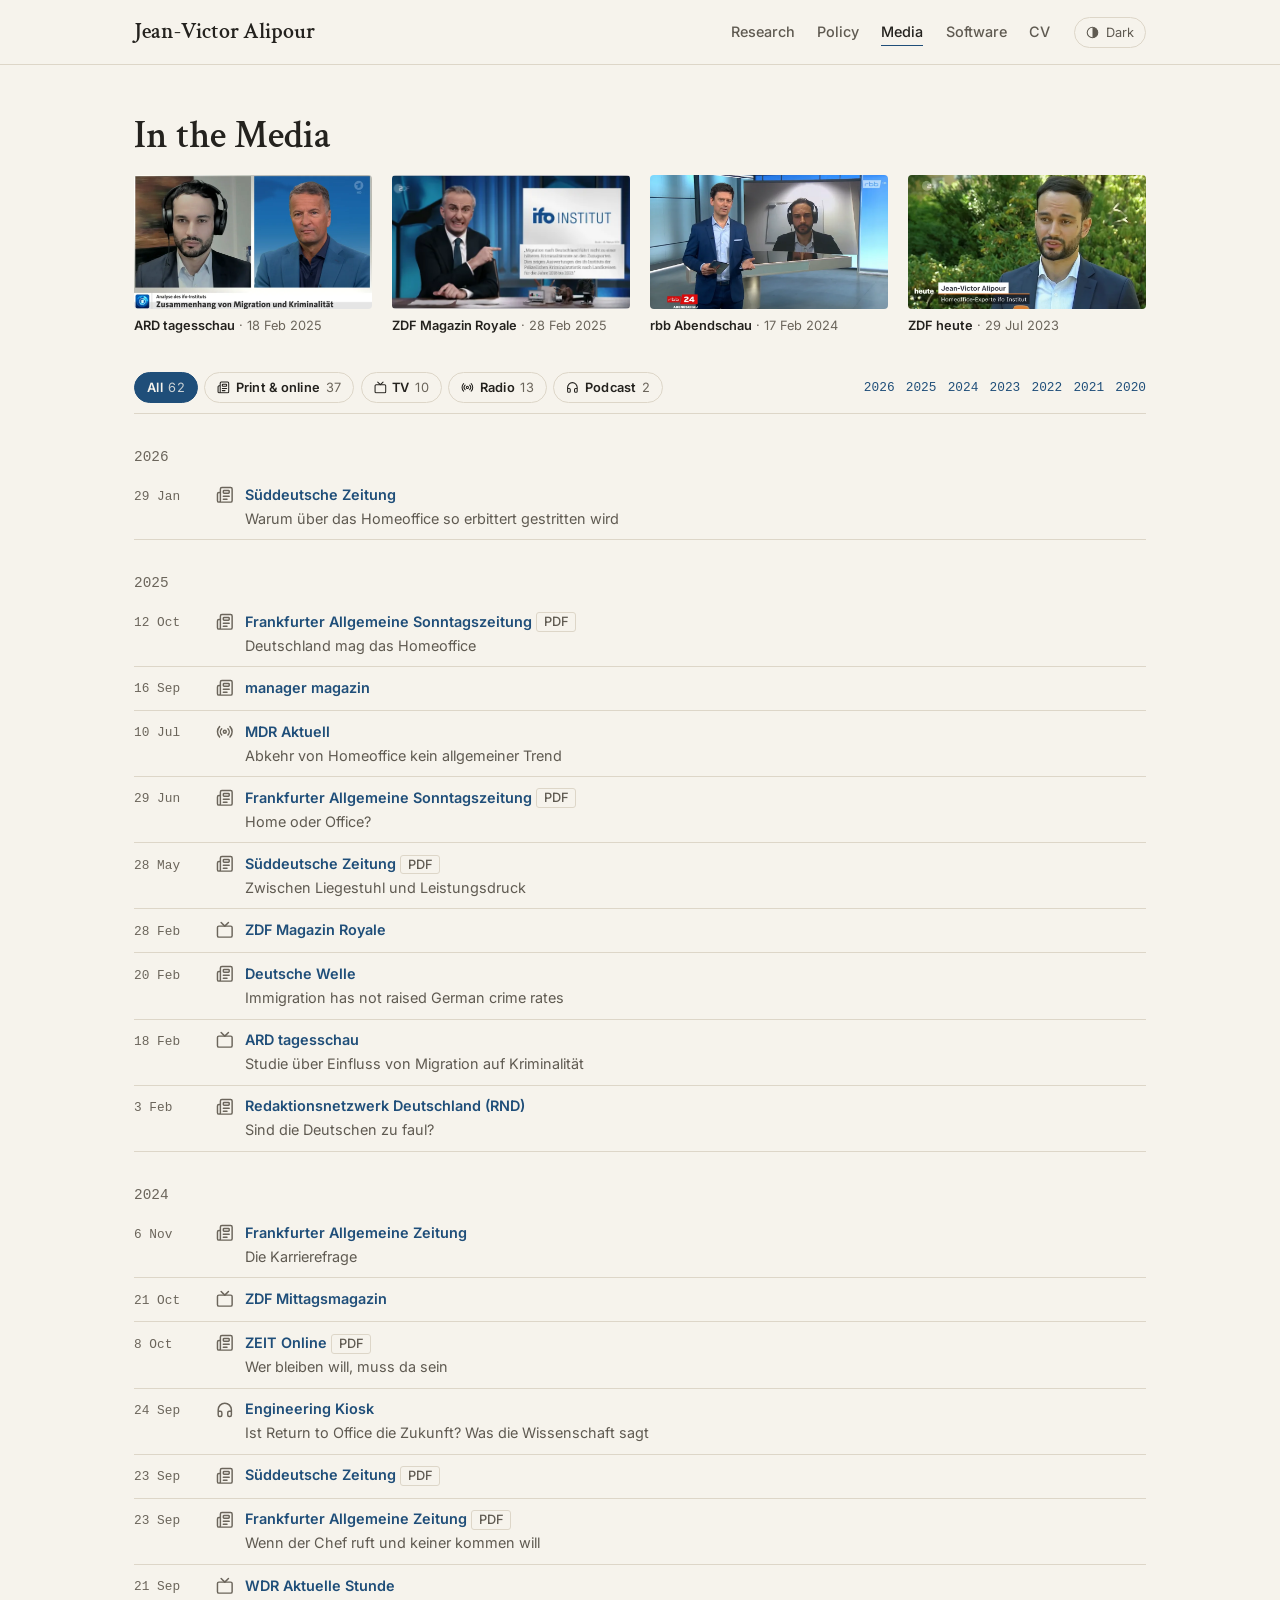
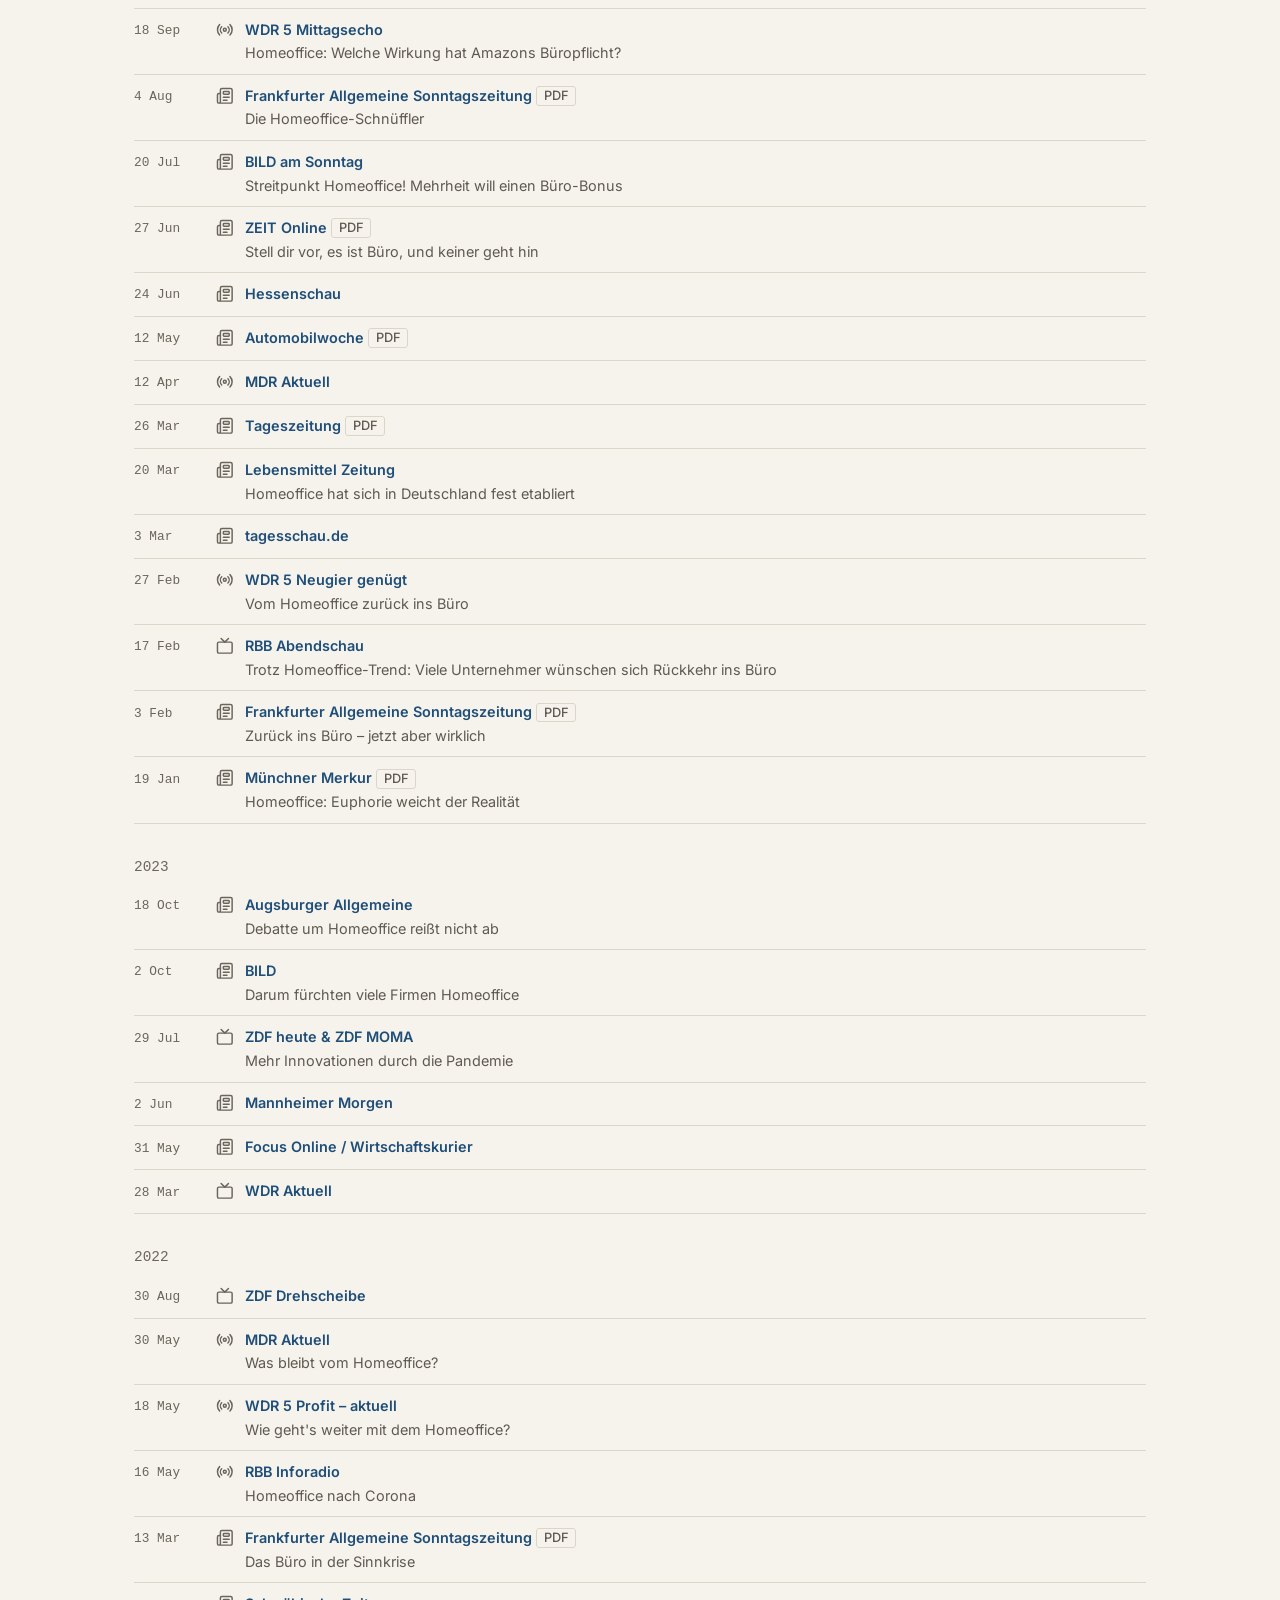
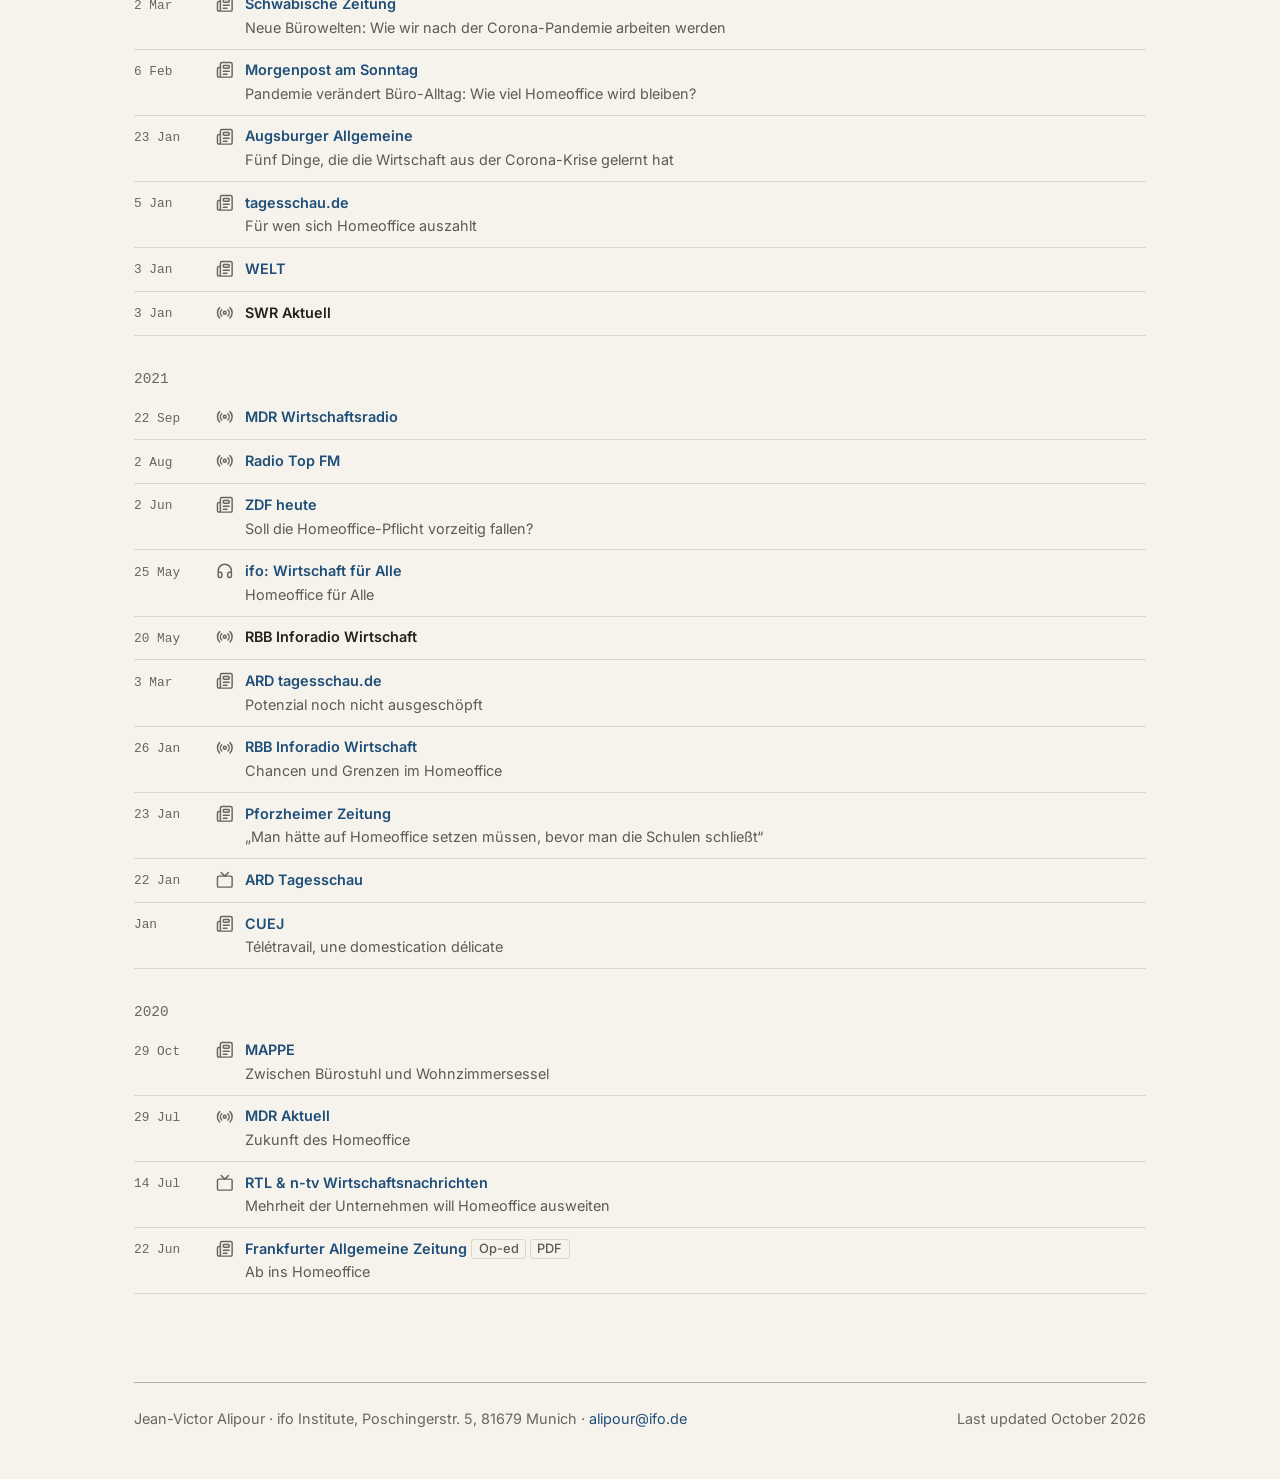
==== media.html @ 6eb46b57 "UX pass: underlined in-text links and titles, no inner news scroller, 44px tap targets, muted Latest" ====
<!DOCTYPE html>
<html lang="en">
<head>
    <meta charset="UTF-8">
    <meta name="viewport" content="width=device-width, initial-scale=1.0">
    <script>try{var t=localStorage.getItem('theme');if(t==='dark'||(!t&&matchMedia('(prefers-color-scheme: dark)').matches))document.documentElement.dataset.theme='dark';}catch(e){}</script>
    <title>Media – Jean-Victor Alipour</title>
    <meta name="description" content="Interviews and media appearances of Jean-Victor Alipour on working from home, the future of work, and migration in ARD, ZDF, FAZ, SZ, ZEIT, and more.">
    <meta name="author" content="Jean-Victor Alipour">
    <link rel="canonical" href="https://jv-alipour.github.io/media.html">
    <meta property="og:type" content="website">
    <meta property="og:site_name" content="Jean-Victor Alipour">
    <meta property="og:title" content="Media – Jean-Victor Alipour">
    <meta property="og:description" content="Interviews and media appearances of Jean-Victor Alipour on working from home, the future of work, and migration in ARD, ZDF, FAZ, SZ, ZEIT, and more.">
    <meta property="og:url" content="https://jv-alipour.github.io/media.html">
    <meta property="og:image" content="https://jv-alipour.github.io/img/og-image.jpg?v=4">
    <meta name="twitter:card" content="summary_large_image">
    <meta name="theme-color" content="#f6f3ec" media="(prefers-color-scheme: light)">
    <meta name="theme-color" content="#191918" media="(prefers-color-scheme: dark)">
    <link rel="icon" href="data:image/svg+xml,%3Csvg xmlns='http://www.w3.org/2000/svg' viewBox='0 0 32 32'%3E%3Crect width='32' height='32' rx='5' fill='%231f4e79'/%3E%3Ctext x='16' y='21.5' font-family='Georgia,serif' font-size='13' fill='white' text-anchor='middle'%3EJVA%3C/text%3E%3C/svg%3E">
    <link rel="preload" href="fonts/inter-variable.woff2" as="font" type="font/woff2" crossorigin>
    <link rel="preload" href="fonts/crimson-text-600.woff2" as="font" type="font/woff2" crossorigin>
    <link rel="stylesheet" href="style.css">
</head>
<body>
    <svg width="0" height="0" style="position:absolute" aria-hidden="true"><symbol id="i-scholar" viewBox="0 0 24 24"><g fill="currentColor"><path d="M5.242 13.769L0 9.5 12 0l12 9.5-5.242 4.269C17.548 11.249 14.978 9.5 12 9.5c-2.977 0-5.548 1.748-6.758 4.269zM12 10a7 7 0 1 0 0 14 7 7 0 0 0 0-14z"/></g></symbol><symbol id="i-bluesky" viewBox="0 0 24 24"><g fill="currentColor"><path d="M5.202 2.857C7.954 4.922 10.913 9.11 12 11.358c1.087-2.247 4.046-6.436 6.798-8.501C20.783 1.366 24 .213 24 3.883c0 .732-.42 6.156-.667 7.037-.856 3.061-3.978 3.842-6.755 3.37 4.854.826 6.089 3.562 3.422 6.299-5.065 5.196-7.28-1.304-7.847-2.97-.104-.305-.152-.448-.153-.327 0-.121-.05.022-.153.327-.568 1.666-2.782 8.166-7.847 2.97-2.667-2.737-1.432-5.473 3.422-6.3-2.777.473-5.899-.308-6.755-3.369C.42 10.04 0 4.615 0 3.883c0-3.67 3.217-2.517 5.202-1.026"/></g></symbol><symbol id="i-x" viewBox="0 0 24 24"><g fill="currentColor"><path d="M14.234 10.162 22.977 0h-2.072l-7.591 8.824L7.251 0H.258l9.168 13.343L.258 24H2.33l8.016-9.318L16.749 24h6.993zm-2.837 3.299-.929-1.329L3.076 1.56h3.182l5.965 8.532.929 1.329 7.754 11.09h-3.182z"/></g></symbol><symbol id="i-github" viewBox="0 0 24 24"><g fill="currentColor"><path d="M12 .297c-6.63 0-12 5.373-12 12 0 5.303 3.438 9.8 8.205 11.385.6.113.82-.258.82-.577 0-.285-.01-1.04-.015-2.04-3.338.724-4.042-1.61-4.042-1.61C4.422 18.07 3.633 17.7 3.633 17.7c-1.087-.744.084-.729.084-.729 1.205.084 1.838 1.236 1.838 1.236 1.07 1.835 2.809 1.305 3.495.998.108-.776.417-1.305.76-1.605-2.665-.3-5.466-1.332-5.466-5.93 0-1.31.465-2.38 1.235-3.22-.135-.303-.54-1.523.105-3.176 0 0 1.005-.322 3.3 1.23.96-.267 1.98-.399 3-.405 1.02.006 2.04.138 3 .405 2.28-1.552 3.285-1.23 3.285-1.23.645 1.653.24 2.873.12 3.176.765.84 1.23 1.91 1.23 3.22 0 4.61-2.805 5.625-5.475 5.92.42.36.81 1.096.81 2.22 0 1.606-.015 2.896-.015 3.286 0 .315.21.69.825.57C20.565 22.092 24 17.592 24 12.297c0-6.627-5.373-12-12-12"/></g></symbol><symbol id="i-tv" viewBox="0 0 24 24"><g fill="none" stroke="currentColor" stroke-width="2" stroke-linecap="round" stroke-linejoin="round"><path d="m17 2-5 5-5-5" /> <rect width="20" height="15" x="2" y="7" rx="2" /></g></symbol><symbol id="i-radio" viewBox="0 0 24 24"><g fill="none" stroke="currentColor" stroke-width="2" stroke-linecap="round" stroke-linejoin="round"><path d="M16.247 7.761a6 6 0 0 1 0 8.478" /> <path d="M19.075 4.933a10 10 0 0 1 0 14.134" /> <path d="M4.925 19.067a10 10 0 0 1 0-14.134" /> <path d="M7.753 16.239a6 6 0 0 1 0-8.478" /> <circle cx="12" cy="12" r="2" /></g></symbol><symbol id="i-print" viewBox="0 0 24 24"><g fill="none" stroke="currentColor" stroke-width="2" stroke-linecap="round" stroke-linejoin="round"><path d="M15 18h-5" /> <path d="M18 14h-8" /> <path d="M4 22h16a2 2 0 0 0 2-2V4a2 2 0 0 0-2-2H8a2 2 0 0 0-2 2v16a2 2 0 0 1-4 0v-9a2 2 0 0 1 2-2h2" /> <rect width="8" height="4" x="10" y="6" rx="1" /></g></symbol><symbol id="i-podcast" viewBox="0 0 24 24"><g fill="none" stroke="currentColor" stroke-width="2" stroke-linecap="round" stroke-linejoin="round"><path d="M3 14h3a2 2 0 0 1 2 2v3a2 2 0 0 1-2 2H5a2 2 0 0 1-2-2v-7a9 9 0 0 1 18 0v7a2 2 0 0 1-2 2h-1a2 2 0 0 1-2-2v-3a2 2 0 0 1 2-2h3" /></g></symbol><symbol id="i-ifo" viewBox="0 0 24 24"><g fill="none" stroke="currentColor" stroke-width="2" stroke-linecap="round" stroke-linejoin="round"><path d="M10 18v-7" /> <path d="M11.119 2.205a2 2 0 0 1 1.762 0l7.84 3.846A.5.5 0 0 1 20.5 7h-17a.5.5 0 0 1-.22-.949z" /> <path d="M14 18v-7" /> <path d="M18 18v-7" /> <path d="M3 22h18" /> <path d="M6 18v-7" /></g></symbol><symbol id="i-mail" viewBox="0 0 24 24"><g fill="none" stroke="currentColor" stroke-width="2" stroke-linecap="round" stroke-linejoin="round"><path d="m22 7-8.991 5.727a2 2 0 0 1-2.009 0L2 7" /> <rect x="2" y="4" width="20" height="16" rx="2" /></g></symbol><symbol id="i-doc" viewBox="0 0 24 24"><g fill="none" stroke="currentColor" stroke-width="2" stroke-linecap="round" stroke-linejoin="round"><path d="M6 22a2 2 0 0 1-2-2V4a2 2 0 0 1 2-2h8a2.4 2.4 0 0 1 1.704.706l3.588 3.588A2.4 2.4 0 0 1 20 8v12a2 2 0 0 1-2 2z" /> <path d="M14 2v5a1 1 0 0 0 1 1h5" /> <path d="M10 9H8" /> <path d="M16 13H8" /> <path d="M16 17H8" /></g></symbol><symbol id="i-pen" viewBox="0 0 24 24"><g fill="none" stroke="currentColor" stroke-width="2" stroke-linecap="round" stroke-linejoin="round"><path d="M13 21h8" /> <path d="M21.174 6.812a1 1 0 0 0-3.986-3.987L3.842 16.174a2 2 0 0 0-.5.83l-1.321 4.352a.5.5 0 0 0 .623.622l4.353-1.32a2 2 0 0 0 .83-.497z" /></g></symbol><symbol id="i-linkedin" viewBox="0 0 24 24"><rect x="2.5" y="2.5" width="19" height="19" rx="3" fill="none" stroke="currentColor" stroke-width="2"/><g fill="currentColor"><circle cx="8" cy="7.6" r="1.4"/><rect x="6.8" y="10" width="2.4" height="7.5"/><path d="M11.2 10h2.3v1.1c.5-.8 1.4-1.3 2.5-1.3 1.9 0 2.8 1.2 2.8 3.3v4.4h-2.4v-4c0-1-.4-1.6-1.2-1.6-.9 0-1.6.6-1.6 1.7v3.9h-2.4z"/></g></symbol></svg>
    <a class="skip" href="#main">Skip to content</a>
    <header class="nav-container">
        <nav class="site-nav" aria-label="Main">
            <a href="index.html" class="logo">Jean-Victor Alipour</a>
            <ul class="nav-links" id="navLinks">
                <li><a href="research.html">Research</a></li>
                <li><a href="policy.html">Policy</a></li>
                <li><a href="media.html" aria-current="page">Media</a></li>
                <li><a href="software.html">Software</a></li>
                <li><a href="cv/cv_alipour.pdf" target="_blank" rel="noopener">CV</a></li>
            </ul>
            <button class="theme-toggle" type="button" aria-label="Switch to dark theme"><svg viewBox="0 0 16 16" aria-hidden="true"><circle cx="8" cy="8" r="6.5" fill="none" stroke="currentColor" stroke-width="1.3"/><path d="M8 1.5a6.5 6.5 0 0 1 0 13z" fill="currentColor"/></svg><span class="theme-label">Dark</span></button>
            <button class="menu-toggle" type="button" onclick="toggleMenu()" aria-label="Menu" aria-controls="navLinks" aria-expanded="false">
                <span></span><span></span><span></span>
            </button>
        </nav>
    </header>

    <main class="main-container" id="main">
        <h1 class="section-title">In the Media</h1>
        <section class="highlights" aria-label="TV highlights"><figure class="shot"><a href="https://www.tagesschau.de/multimedia/video/video-1435286.html" target="_blank" rel="noopener"><img src="img/tv_ard_tagesschau_20250218.webp" alt="Jean-Victor Alipour in a live interview on ARD tagesschau about the ifo analysis of migration and crime" width="960" height="534" loading="lazy"></a><figcaption><b>ARD tagesschau</b> · 18 Feb 2025</figcaption></figure><figure class="shot"><a href="https://www.youtube.com/watch?v=apnde-Dpq8E&amp;t=625s" target="_blank" rel="noopener"><img src="img/tv_zdf_magazin_royale_20250228.webp" alt="ZDF Magazin Royale showing the ifo finding that migration does not raise crime rates" width="584" height="306" loading="lazy"></a><figcaption><b>ZDF Magazin Royale</b> · 28 Feb 2025</figcaption></figure><figure class="shot"><a href="https://www.rbb-online.de/abendschau/videos/20240217_1930/Trotz-Homeoffice-Trend-Viele-Unternehmer-wuenschen-sich-Rueckkehr-ins-Buero.html" target="_blank" rel="noopener"><img src="img/tv_rbb_abendschau_20240217.webp" alt="Jean-Victor Alipour interviewed live on rbb Abendschau" width="960" height="498" loading="lazy"></a><figcaption><b>rbb Abendschau</b> · 17 Feb 2024</figcaption></figure><figure class="shot"><a href="https://www.zdf.de/nachrichten/heute-19-uhr/pandemie-homeoffice-video-100.html" target="_blank" rel="noopener"><img src="img/tv_zdf_heute_20230729.webp" alt="Jean-Victor Alipour interviewed as home-office expert on ZDF heute" width="960" height="515" loading="lazy"></a><figcaption><b>ZDF heute</b> · 29 Jul 2023</figcaption></figure></section>
        <div class="media-tools">
            <div class="filters" role="group" aria-label="Filter by type">
                <button type="button" data-f="all" aria-pressed="true">All <span>62</span></button>
                <button type="button" data-f="print" aria-pressed="false"><svg class="icon" aria-hidden="true" focusable="false"><use href="#i-print"/></svg>Print &amp; online <span>37</span></button>
                <button type="button" data-f="tv" aria-pressed="false"><svg class="icon" aria-hidden="true" focusable="false"><use href="#i-tv"/></svg>TV <span>10</span></button>
                <button type="button" data-f="radio" aria-pressed="false"><svg class="icon" aria-hidden="true" focusable="false"><use href="#i-radio"/></svg>Radio <span>13</span></button>
                <button type="button" data-f="podcast" aria-pressed="false"><svg class="icon" aria-hidden="true" focusable="false"><use href="#i-podcast"/></svg>Podcast <span>2</span></button>
            </div>
            <nav class="year-jump" aria-label="Jump to year"><a href="#y2026">2026</a> <a href="#y2025">2025</a> <a href="#y2024">2024</a> <a href="#y2023">2023</a> <a href="#y2022">2022</a> <a href="#y2021">2021</a> <a href="#y2020">2020</a></nav>
        </div>
        <section class="media-year" aria-labelledby="y2026">
            <h2 id="y2026">2026</h2>
            <ol class="media-list">
                <li data-kind="print" data-outlet="sz"><span class="media-date">29 Jan</span><span class="media-icon" title="Print & online"><svg class="icon" aria-hidden="true" focusable="false"><use href="#i-print"/></svg><span class="visually-hidden">Interview:</span></span><div><a class="media-outlet" href="https://www.sueddeutsche.de/wirtschaft/streit-home-office-stroeer-buero-produktivitaet-li.3376503?reduced=true" target="_blank" rel="noopener">Süddeutsche Zeitung</a> <span class="media-headline">Warum über das Homeoffice so erbittert gestritten wird</span></div></li>
            </ol>
        </section>
        <section class="media-year" aria-labelledby="y2025">
            <h2 id="y2025">2025</h2>
            <ol class="media-list">
                <li data-kind="print" data-outlet="faz"><span class="media-date">12 Oct</span><span class="media-icon" title="Print & online"><svg class="icon" aria-hidden="true" focusable="false"><use href="#i-print"/></svg><span class="visually-hidden">Interview:</span></span><div><a class="media-outlet" href="articles/fas_20251012.pdf" target="_blank" rel="noopener">Frankfurter Allgemeine Sonntagszeitung</a> <span class="pill">PDF</span> <span class="media-headline">Deutschland mag das Homeoffice</span></div></li>
                <li data-kind="print" data-outlet=""><span class="media-date">16 Sep</span><span class="media-icon" title="Print & online"><svg class="icon" aria-hidden="true" focusable="false"><use href="#i-print"/></svg><span class="visually-hidden">Interview:</span></span><div><a class="media-outlet" href="https://www.manager-magazin.de/unternehmen/homeoffice-versus-buero-wo-sind-wir-produktiver-wo-wird-mehr-geschummelt-a-5756ce91-7bcb-4b1b-866c-36026896bdb6" target="_blank" rel="noopener">manager magazin</a></div></li>
                <li data-kind="radio" data-outlet="mdr"><span class="media-date">10 Jul</span><span class="media-icon" title="Radio"><svg class="icon" aria-hidden="true" focusable="false"><use href="#i-radio"/></svg><span class="visually-hidden">Radio interview:</span></span><div><a class="media-outlet" href="https://www.mdr.de/nachrichten/deutschland/panorama/weniger-homeoffice-arbeit-buero-100.html" target="_blank" rel="noopener">MDR Aktuell</a> <span class="media-headline">Abkehr von Homeoffice kein allgemeiner Trend</span></div></li>
                <li data-kind="print" data-outlet="faz"><span class="media-date">29 Jun</span><span class="media-icon" title="Print & online"><svg class="icon" aria-hidden="true" focusable="false"><use href="#i-print"/></svg><span class="visually-hidden">Interview:</span></span><div><a class="media-outlet" href="articles/fas_20250629.pdf" target="_blank" rel="noopener">Frankfurter Allgemeine Sonntagszeitung</a> <span class="pill">PDF</span> <span class="media-headline">Home oder Office?</span></div></li>
                <li data-kind="print" data-outlet="sz"><span class="media-date">28 May</span><span class="media-icon" title="Print & online"><svg class="icon" aria-hidden="true" focusable="false"><use href="#i-print"/></svg><span class="visually-hidden">Interview:</span></span><div><a class="media-outlet" href="articles/sz_20250528.pdf" target="_blank" rel="noopener">Süddeutsche Zeitung</a> <span class="pill">PDF</span> <span class="media-headline">Zwischen Liegestuhl und Leistungsdruck</span></div></li>
                <li data-kind="tv" data-outlet="zdf"><span class="media-date">28 Feb</span><span class="media-icon" title="TV"><svg class="icon" aria-hidden="true" focusable="false"><use href="#i-tv"/></svg><span class="visually-hidden">TV:</span></span><div><a class="media-outlet" href="https://www.youtube.com/watch?v=apnde-Dpq8E&amp;t=625s" target="_blank" rel="noopener">ZDF Magazin Royale</a></div></li>
                <li data-kind="print" data-outlet="dw"><span class="media-date">20 Feb</span><span class="media-icon" title="Print & online"><svg class="icon" aria-hidden="true" focusable="false"><use href="#i-print"/></svg><span class="visually-hidden">Interview:</span></span><div><a class="media-outlet" href="https://www.dw.com/en/immigration-has-not-raised-german-crime-rate/a-71691228" target="_blank" rel="noopener">Deutsche Welle</a> <span class="media-headline">Immigration has not raised German crime rates</span></div></li>
                <li data-kind="tv" data-outlet="tagesschau"><span class="media-date">18 Feb</span><span class="media-icon" title="TV"><svg class="icon" aria-hidden="true" focusable="false"><use href="#i-tv"/></svg><span class="visually-hidden">TV interview:</span></span><div><a class="media-outlet" href="https://www.tagesschau.de/multimedia/video/video-1435286.html" target="_blank" rel="noopener">ARD tagesschau</a> <span class="media-headline">Studie über Einfluss von Migration auf Kriminalität</span></div></li>
                <li data-kind="print" data-outlet=""><span class="media-date">3 Feb</span><span class="media-icon" title="Print & online"><svg class="icon" aria-hidden="true" focusable="false"><use href="#i-print"/></svg><span class="visually-hidden">Interview:</span></span><div><a class="media-outlet" href="https://www.rnd.de/politik/deutsche-arbeiten-weniger-das-bedeutet-aber-nicht-dass-wir-zu-faul-sind-XHR6WDOSY5CF3H7Y3TBRLX3A4M.html" target="_blank" rel="noopener">Redaktionsnetzwerk Deutschland (RND)</a> <span class="media-headline">Sind die Deutschen zu faul?</span></div></li>
            </ol>
        </section>
        <section class="media-year" aria-labelledby="y2024">
            <h2 id="y2024">2024</h2>
            <ol class="media-list">
                <li data-kind="print" data-outlet="faz"><span class="media-date">6 Nov</span><span class="media-icon" title="Print & online"><svg class="icon" aria-hidden="true" focusable="false"><use href="#i-print"/></svg><span class="visually-hidden">Interview:</span></span><div><a class="media-outlet" href="https://www.faz.net/aktuell/karriere-hochschule/buero-co/kostet-mich-zu-viel-homeoffice-meine-karriere-110089140.html" target="_blank" rel="noopener">Frankfurter Allgemeine Zeitung</a> <span class="media-headline">Die Karrierefrage</span></div></li>
                <li data-kind="tv" data-outlet="zdf"><span class="media-date">21 Oct</span><span class="media-icon" title="TV"><svg class="icon" aria-hidden="true" focusable="false"><use href="#i-tv"/></svg><span class="visually-hidden">TV interview:</span></span><div><a class="media-outlet" href="https://www.zdf.de/nachrichten-sendungen/zdf-mittagsmagazin/zdf-mittagsmagazin-vom-21-oktober-2024-100.html" target="_blank" rel="noopener">ZDF Mittagsmagazin</a></div></li>
                <li data-kind="print" data-outlet="zeit"><span class="media-date">8 Oct</span><span class="media-icon" title="Print & online"><svg class="icon" aria-hidden="true" focusable="false"><use href="#i-print"/></svg><span class="visually-hidden">Interview:</span></span><div><a class="media-outlet" href="articles/zeit_20241008.pdf" target="_blank" rel="noopener">ZEIT Online</a> <span class="pill">PDF</span> <span class="media-headline">Wer bleiben will, muss da sein</span></div></li>
                <li data-kind="podcast" data-outlet=""><span class="media-date">24 Sep</span><span class="media-icon" title="Podcast"><svg class="icon" aria-hidden="true" focusable="false"><use href="#i-podcast"/></svg><span class="visually-hidden">Podcast:</span></span><div><a class="media-outlet" href="https://engineeringkiosk.dev/podcast/episode/142-ist-return-to-office-die-zukunft-was-die-wissenschaft-sagt-mit-jean-victor-alipour-vom-ifo/" target="_blank" rel="noopener">Engineering Kiosk</a> <span class="media-headline">Ist Return to Office die Zukunft? Was die Wissenschaft sagt</span></div></li>
                <li data-kind="print" data-outlet="sz"><span class="media-date">23 Sep</span><span class="media-icon" title="Print & online"><svg class="icon" aria-hidden="true" focusable="false"><use href="#i-print"/></svg><span class="visually-hidden">Interview:</span></span><div><a class="media-outlet" href="articles/sz_20240923.pdf" target="_blank" rel="noopener">Süddeutsche Zeitung</a> <span class="pill">PDF</span></div></li>
                <li data-kind="print" data-outlet="faz"><span class="media-date">23 Sep</span><span class="media-icon" title="Print & online"><svg class="icon" aria-hidden="true" focusable="false"><use href="#i-print"/></svg><span class="visually-hidden">Interview:</span></span><div><a class="media-outlet" href="articles/faz_20240923.pdf" target="_blank" rel="noopener">Frankfurter Allgemeine Zeitung</a> <span class="pill">PDF</span> <span class="media-headline">Wenn der Chef ruft und keiner kommen will</span></div></li>
                <li data-kind="tv" data-outlet="wdr"><span class="media-date">21 Sep</span><span class="media-icon" title="TV"><svg class="icon" aria-hidden="true" focusable="false"><use href="#i-tv"/></svg><span class="visually-hidden">TV interview:</span></span><div><a class="media-outlet" href="https://www1.wdr.de/fernsehen/aktuelle-stunde/alle-videos/aktuelle-stunde-clip-aktuelle-stunde--21-09-2024-100.html" target="_blank" rel="noopener">WDR Aktuelle Stunde</a></div></li>
                <li data-kind="radio" data-outlet="wdr"><span class="media-date">18 Sep</span><span class="media-icon" title="Radio"><svg class="icon" aria-hidden="true" focusable="false"><use href="#i-radio"/></svg><span class="visually-hidden">Radio interview:</span></span><div><a class="media-outlet" href="https://www1.wdr.de/mediathek/audio/wdr5/wdr5-mittagsecho/audio-homeoffice-welche-wirkung-hat-amazons-bueropflicht-100.html" target="_blank" rel="noopener">WDR 5 Mittagsecho</a> <span class="media-headline">Homeoffice: Welche Wirkung hat Amazons Büropflicht?</span></div></li>
                <li data-kind="print" data-outlet="faz"><span class="media-date">4 Aug</span><span class="media-icon" title="Print & online"><svg class="icon" aria-hidden="true" focusable="false"><use href="#i-print"/></svg><span class="visually-hidden">Interview:</span></span><div><a class="media-outlet" href="articles/fas_20240804.pdf" target="_blank" rel="noopener">Frankfurter Allgemeine Sonntagszeitung</a> <span class="pill">PDF</span> <span class="media-headline">Die Homeoffice-Schnüffler</span></div></li>
                <li data-kind="print" data-outlet="bild"><span class="media-date">20 Jul</span><span class="media-icon" title="Print & online"><svg class="icon" aria-hidden="true" focusable="false"><use href="#i-print"/></svg><span class="visually-hidden">Interview:</span></span><div><a class="media-outlet" href="https://www.bild.de/politik/inland/homeoffice-debatte-mehrheit-will-einen-buero-bonus-66992210bfbc0307857d3f5c" target="_blank" rel="noopener">BILD am Sonntag</a> <span class="media-headline">Streitpunkt Homeoffice! Mehrheit will einen Büro-Bonus</span></div></li>
                <li data-kind="print" data-outlet="zeit"><span class="media-date">27 Jun</span><span class="media-icon" title="Print & online"><svg class="icon" aria-hidden="true" focusable="false"><use href="#i-print"/></svg><span class="visually-hidden">Interview:</span></span><div><a class="media-outlet" href="articles/zeit_20240627.pdf" target="_blank" rel="noopener">ZEIT Online</a> <span class="pill">PDF</span> <span class="media-headline">Stell dir vor, es ist Büro, und keiner geht hin</span></div></li>
                <li data-kind="print" data-outlet=""><span class="media-date">24 Jun</span><span class="media-icon" title="Print & online"><svg class="icon" aria-hidden="true" focusable="false"><use href="#i-print"/></svg><span class="visually-hidden">Interview:</span></span><div><a class="media-outlet" href="https://www.instagram.com/hessenschau/p/C8mJsZKqVeO/?img_index=1" target="_blank" rel="noopener">Hessenschau</a></div></li>
                <li data-kind="print" data-outlet=""><span class="media-date">12 May</span><span class="media-icon" title="Print & online"><svg class="icon" aria-hidden="true" focusable="false"><use href="#i-print"/></svg><span class="visually-hidden">Interview:</span></span><div><a class="media-outlet" href="articles/automobilwoche_20240512.pdf" target="_blank" rel="noopener">Automobilwoche</a> <span class="pill">PDF</span></div></li>
                <li data-kind="radio" data-outlet="mdr"><span class="media-date">12 Apr</span><span class="media-icon" title="Radio"><svg class="icon" aria-hidden="true" focusable="false"><use href="#i-radio"/></svg><span class="visually-hidden">Radio interview:</span></span><div><a class="media-outlet" href="https://www.mdr.de/nachrichten/deutschland/gesellschaft/homeoffice-produktivitaet-faktoren-vollzeit-teilzeit-100.html" target="_blank" rel="noopener">MDR Aktuell</a></div></li>
                <li data-kind="print" data-outlet=""><span class="media-date">26 Mar</span><span class="media-icon" title="Print & online"><svg class="icon" aria-hidden="true" focusable="false"><use href="#i-print"/></svg><span class="visually-hidden">Interview:</span></span><div><a class="media-outlet" href="articles/tz_20240326.pdf" target="_blank" rel="noopener">Tageszeitung</a> <span class="pill">PDF</span></div></li>
                <li data-kind="print" data-outlet=""><span class="media-date">20 Mar</span><span class="media-icon" title="Print & online"><svg class="icon" aria-hidden="true" focusable="false"><use href="#i-print"/></svg><span class="visually-hidden">Interview:</span></span><div><a class="media-outlet" href="https://www.lebensmittelzeitung.net/handel/nachrichten/interview-mit-ifo-experte-jean-victor-alipour-homeoffice-hat-sich-in-deutschland-fest-etabliert-176480" target="_blank" rel="noopener">Lebensmittel Zeitung</a> <span class="media-headline">Homeoffice hat sich in Deutschland fest etabliert</span></div></li>
                <li data-kind="print" data-outlet="tagesschau"><span class="media-date">3 Mar</span><span class="media-icon" title="Print & online"><svg class="icon" aria-hidden="true" focusable="false"><use href="#i-print"/></svg><span class="visually-hidden">Interview:</span></span><div><a class="media-outlet" href="https://www.tagesschau.de/wirtschaft/arbeitsmarkt/homeoffice-umfrage-ifo-februar-100.html" target="_blank" rel="noopener">tagesschau.de</a></div></li>
                <li data-kind="radio" data-outlet="wdr"><span class="media-date">27 Feb</span><span class="media-icon" title="Radio"><svg class="icon" aria-hidden="true" focusable="false"><use href="#i-radio"/></svg><span class="visually-hidden">Radio interview:</span></span><div><a class="media-outlet" href="https://www1.wdr.de/mediathek/audio/wdr5/wdr5-neugier-genuegt-freiflaeche/audio-vom-homeoffice-zurueck-ins-buero-100.html" target="_blank" rel="noopener">WDR 5 Neugier genügt</a> <span class="media-headline">Vom Homeoffice zurück ins Büro</span></div></li>
                <li data-kind="tv" data-outlet="rbb"><span class="media-date">17 Feb</span><span class="media-icon" title="TV"><svg class="icon" aria-hidden="true" focusable="false"><use href="#i-tv"/></svg><span class="visually-hidden">TV interview:</span></span><div><a class="media-outlet" href="https://www.rbb-online.de/abendschau/videos/20240217_1930/Trotz-Homeoffice-Trend-Viele-Unternehmer-wuenschen-sich-Rueckkehr-ins-Buero.html" target="_blank" rel="noopener">RBB Abendschau</a> <span class="media-headline">Trotz Homeoffice-Trend: Viele Unternehmer wünschen sich Rückkehr ins Büro</span></div></li>
                <li data-kind="print" data-outlet="faz"><span class="media-date">3 Feb</span><span class="media-icon" title="Print & online"><svg class="icon" aria-hidden="true" focusable="false"><use href="#i-print"/></svg><span class="visually-hidden">Interview:</span></span><div><a class="media-outlet" href="articles/fas_20240203.pdf" target="_blank" rel="noopener">Frankfurter Allgemeine Sonntagszeitung</a> <span class="pill">PDF</span> <span class="media-headline">Zurück ins Büro – jetzt aber wirklich</span></div></li>
                <li data-kind="print" data-outlet=""><span class="media-date">19 Jan</span><span class="media-icon" title="Print & online"><svg class="icon" aria-hidden="true" focusable="false"><use href="#i-print"/></svg><span class="visually-hidden">Interview:</span></span><div><a class="media-outlet" href="articles/merkur_20240119.pdf" target="_blank" rel="noopener">Münchner Merkur</a> <span class="pill">PDF</span> <span class="media-headline">Homeoffice: Euphorie weicht der Realität</span></div></li>
            </ol>
        </section>
        <section class="media-year" aria-labelledby="y2023">
            <h2 id="y2023">2023</h2>
            <ol class="media-list">
                <li data-kind="print" data-outlet=""><span class="media-date">18 Oct</span><span class="media-icon" title="Print & online"><svg class="icon" aria-hidden="true" focusable="false"><use href="#i-print"/></svg><span class="visually-hidden">Interview:</span></span><div><a class="media-outlet" href="https://www.augsburger-allgemeine.de/wirtschaft/arbeit-debatte-um-homeoffice-reisst-nicht-ab-muessen-alle-zurueck-in-die-bueros-id68127406.html" target="_blank" rel="noopener">Augsburger Allgemeine</a> <span class="media-headline">Debatte um Homeoffice reißt nicht ab</span></div></li>
                <li data-kind="print" data-outlet="bild"><span class="media-date">2 Oct</span><span class="media-icon" title="Print & online"><svg class="icon" aria-hidden="true" focusable="false"><use href="#i-print"/></svg><span class="visually-hidden">Interview:</span></span><div><a class="media-outlet" href="https://www.bild.de/geld/wirtschaft/politik-inland/oekonom-zum-homeoffice-zoff-kein-homeoffice-ist-auch-keine-losung-85614112.bild.html" target="_blank" rel="noopener">BILD</a> <span class="media-headline">Darum fürchten viele Firmen Homeoffice</span></div></li>
                <li data-kind="tv" data-outlet="zdf"><span class="media-date">29 Jul</span><span class="media-icon" title="TV"><svg class="icon" aria-hidden="true" focusable="false"><use href="#i-tv"/></svg><span class="visually-hidden">TV interview:</span></span><div><a class="media-outlet" href="https://www.zdf.de/nachrichten/heute-19-uhr/pandemie-homeoffice-video-100.html" target="_blank" rel="noopener">ZDF heute &amp; ZDF MOMA</a> <span class="media-headline">Mehr Innovationen durch die Pandemie</span></div></li>
                <li data-kind="print" data-outlet=""><span class="media-date">2 Jun</span><span class="media-icon" title="Print & online"><svg class="icon" aria-hidden="true" focusable="false"><use href="#i-print"/></svg><span class="visually-hidden">Interview:</span></span><div><a class="media-outlet" href="https://www.mannheimer-morgen.de/wirtschaft_artikel,-regionale-wirtschaft-kein-grosses-zurueck-ins-buero-homeoffice-schub-haelt-an-_arid,2090273.html" target="_blank" rel="noopener">Mannheimer Morgen</a></div></li>
                <li data-kind="print" data-outlet=""><span class="media-date">31 May</span><span class="media-icon" title="Print & online"><svg class="icon" aria-hidden="true" focusable="false"><use href="#i-print"/></svg><span class="visually-hidden">Interview:</span></span><div><a class="media-outlet" href="https://www.focus.de/finanzen/news/homeoffice-als-karriere-killer-werden-seltener-befoerdert_id_194928901.html" target="_blank" rel="noopener">Focus Online / Wirtschaftskurier</a></div></li>
                <li data-kind="tv" data-outlet="wdr"><span class="media-date">28 Mar</span><span class="media-icon" title="TV"><svg class="icon" aria-hidden="true" focusable="false"><use href="#i-tv"/></svg><span class="visually-hidden">TV interview:</span></span><div><a class="media-outlet" href="https://mediathek.cesifo-group.de/player/macros/cesifo/mediathek?a&amp;content=7552091&amp;category=3812786180&amp;idx=2&amp;locale=de" target="_blank" rel="noopener">WDR Aktuell</a></div></li>
            </ol>
        </section>
        <section class="media-year" aria-labelledby="y2022">
            <h2 id="y2022">2022</h2>
            <ol class="media-list">
                <li data-kind="tv" data-outlet="zdf"><span class="media-date">30 Aug</span><span class="media-icon" title="TV"><svg class="icon" aria-hidden="true" focusable="false"><use href="#i-tv"/></svg><span class="visually-hidden">TV interview:</span></span><div><a class="media-outlet" href="https://www.zdf.de/nachrichten/drehscheibe/drehscheibe-vom-30-august-2022-100.html" target="_blank" rel="noopener">ZDF Drehscheibe</a></div></li>
                <li data-kind="radio" data-outlet="mdr"><span class="media-date">30 May</span><span class="media-icon" title="Radio"><svg class="icon" aria-hidden="true" focusable="false"><use href="#i-radio"/></svg><span class="visually-hidden">Radio interview:</span></span><div><a class="media-outlet" href="https://www.mdr.de/nachrichten/deutschland/wirtschaft/homeoffice-nach-pandemie-100.html" target="_blank" rel="noopener">MDR Aktuell</a> <span class="media-headline">Was bleibt vom Homeoffice?</span></div></li>
                <li data-kind="radio" data-outlet="wdr"><span class="media-date">18 May</span><span class="media-icon" title="Radio"><svg class="icon" aria-hidden="true" focusable="false"><use href="#i-radio"/></svg><span class="visually-hidden">Radio interview:</span></span><div><a class="media-outlet" href="https://www1.wdr.de/mediathek/audio/wdr5/wdr5-profit-aktuell/audio-wie-gehts-weiter-mit-dem-homeoffice-100.html" target="_blank" rel="noopener">WDR 5 Profit – aktuell</a> <span class="media-headline">Wie geht&#x27;s weiter mit dem Homeoffice?</span></div></li>
                <li data-kind="radio" data-outlet="rbb"><span class="media-date">16 May</span><span class="media-icon" title="Radio"><svg class="icon" aria-hidden="true" focusable="false"><use href="#i-radio"/></svg><span class="visually-hidden">Radio interview:</span></span><div><a class="media-outlet" href="https://www.inforadio.de/rubriken/wirtschaft/beitraege/2022/05/homeoffice-nach-corona-weiter-arbeiten-von-zuhause.html" target="_blank" rel="noopener">RBB Inforadio</a> <span class="media-headline">Homeoffice nach Corona</span></div></li>
                <li data-kind="print" data-outlet="faz"><span class="media-date">13 Mar</span><span class="media-icon" title="Print & online"><svg class="icon" aria-hidden="true" focusable="false"><use href="#i-print"/></svg><span class="visually-hidden">Interview:</span></span><div><a class="media-outlet" href="articles/fas_20220313.pdf" target="_blank" rel="noopener">Frankfurter Allgemeine Sonntagszeitung</a> <span class="pill">PDF</span> <span class="media-headline">Das Büro in der Sinnkrise</span></div></li>
                <li data-kind="print" data-outlet=""><span class="media-date">2 Mar</span><span class="media-icon" title="Print & online"><svg class="icon" aria-hidden="true" focusable="false"><use href="#i-print"/></svg><span class="visually-hidden">Interview:</span></span><div><a class="media-outlet" href="https://www.schwaebische.de/ueberregional/wirtschaft_artikel,-neue-buerowelten-wie-wir-nach-der-corona-pandemie-arbeiten-werden-_arid,11478993.html" target="_blank" rel="noopener">Schwäbische Zeitung</a> <span class="media-headline">Neue Bürowelten: Wie wir nach der Corona-Pandemie arbeiten werden</span></div></li>
                <li data-kind="print" data-outlet=""><span class="media-date">6 Feb</span><span class="media-icon" title="Print & online"><svg class="icon" aria-hidden="true" focusable="false"><use href="#i-print"/></svg><span class="visually-hidden">Interview:</span></span><div><a class="media-outlet" href="https://www.tag24.de/amp/nachrichten/wirtschaft/pandemie-veraendert-buero-alltag-wie-viel-homeoffice-wird-bleiben-2319268" target="_blank" rel="noopener">Morgenpost am Sonntag</a> <span class="media-headline">Pandemie verändert Büro-Alltag: Wie viel Homeoffice wird bleiben?</span></div></li>
                <li data-kind="print" data-outlet=""><span class="media-date">23 Jan</span><span class="media-icon" title="Print & online"><svg class="icon" aria-hidden="true" focusable="false"><use href="#i-print"/></svg><span class="visually-hidden">Interview:</span></span><div><a class="media-outlet" href="https://www.augsburger-allgemeine.de/wirtschaft/titel-thema-fuenf-dinge-die-die-wirtschaft-aus-der-corona-krise-gelernt-hat-id61561701.html" target="_blank" rel="noopener">Augsburger Allgemeine</a> <span class="media-headline">Fünf Dinge, die die Wirtschaft aus der Corona-Krise gelernt hat</span></div></li>
                <li data-kind="print" data-outlet="tagesschau"><span class="media-date">5 Jan</span><span class="media-icon" title="Print & online"><svg class="icon" aria-hidden="true" focusable="false"><use href="#i-print"/></svg><span class="visually-hidden">Interview:</span></span><div><a class="media-outlet" href="https://www.tagesschau.de/wirtschaft/unternehmen/homeoffice-kosten-arbeitgeber-101.html" target="_blank" rel="noopener">tagesschau.de</a> <span class="media-headline">Für wen sich Homeoffice auszahlt</span></div></li>
                <li data-kind="print" data-outlet=""><span class="media-date">3 Jan</span><span class="media-icon" title="Print & online"><svg class="icon" aria-hidden="true" focusable="false"><use href="#i-print"/></svg><span class="visually-hidden">Interview:</span></span><div><a class="media-outlet" href="https://www.welt.de/wirtschaft/article236009496/Sanktionierung-nicht-vorgesehen-So-nutzlos-ist-Homeoffice-Pflicht-wirklich.html" target="_blank" rel="noopener">WELT</a></div></li>
                <li data-kind="radio" data-outlet=""><span class="media-date">3 Jan</span><span class="media-icon" title="Radio"><svg class="icon" aria-hidden="true" focusable="false"><use href="#i-radio"/></svg><span class="visually-hidden">Radio interview:</span></span><div><span class="media-outlet">SWR Aktuell</span></div></li>
            </ol>
        </section>
        <section class="media-year" aria-labelledby="y2021">
            <h2 id="y2021">2021</h2>
            <ol class="media-list">
                <li data-kind="radio" data-outlet="mdr"><span class="media-date">22 Sep</span><span class="media-icon" title="Radio"><svg class="icon" aria-hidden="true" focusable="false"><use href="#i-radio"/></svg><span class="visually-hidden">Radio interview:</span></span><div><a class="media-outlet" href="https://www.mdr.de/nachrichten/deutschland/politik/corona-homeoffice-veraenderungen-arbeitswelt-ausblick-100.html" target="_blank" rel="noopener">MDR Wirtschaftsradio</a></div></li>
                <li data-kind="radio" data-outlet=""><span class="media-date">2 Aug</span><span class="media-icon" title="Radio"><svg class="icon" aria-hidden="true" focusable="false"><use href="#i-radio"/></svg><span class="visually-hidden">Interview:</span></span><div><a class="media-outlet" href="https://www.top-fm.de/alle-wichtigen-infos-im-corona-liveticker-19164/" target="_blank" rel="noopener">Radio Top FM</a></div></li>
                <li data-kind="print" data-outlet="zdf"><span class="media-date">2 Jun</span><span class="media-icon" title="Print & online"><svg class="icon" aria-hidden="true" focusable="false"><use href="#i-print"/></svg><span class="visually-hidden">Interview:</span></span><div><a class="media-outlet" href="https://www.zdf.de/nachrichten/wirtschaft/corona-homeoffice-pflicht-zukunft-100.html" target="_blank" rel="noopener">ZDF heute</a> <span class="media-headline">Soll die Homeoffice-Pflicht vorzeitig fallen?</span></div></li>
                <li data-kind="podcast" data-outlet=""><span class="media-date">25 May</span><span class="media-icon" title="Podcast"><svg class="icon" aria-hidden="true" focusable="false"><use href="#i-podcast"/></svg><span class="visually-hidden">Podcast:</span></span><div><a class="media-outlet" href="https://www.youtube.com/watch?v=miMmkUxVzH8" target="_blank" rel="noopener">ifo: Wirtschaft für Alle</a> <span class="media-headline">Homeoffice für Alle</span></div></li>
                <li data-kind="radio" data-outlet="rbb"><span class="media-date">20 May</span><span class="media-icon" title="Radio"><svg class="icon" aria-hidden="true" focusable="false"><use href="#i-radio"/></svg><span class="visually-hidden">Radio interview:</span></span><div><span class="media-outlet">RBB Inforadio Wirtschaft</span></div></li>
                <li data-kind="print" data-outlet="tagesschau"><span class="media-date">3 Mar</span><span class="media-icon" title="Print & online"><svg class="icon" aria-hidden="true" focusable="false"><use href="#i-print"/></svg><span class="visually-hidden">Interview:</span></span><div><a class="media-outlet" href="https://www.tagesschau.de/wirtschaft/verbraucher/home-office-pflicht-arbeitnehmer-ifo-101.html" target="_blank" rel="noopener">ARD tagesschau.de</a> <span class="media-headline">Potenzial noch nicht ausgeschöpft</span></div></li>
                <li data-kind="radio" data-outlet="rbb"><span class="media-date">26 Jan</span><span class="media-icon" title="Radio"><svg class="icon" aria-hidden="true" focusable="false"><use href="#i-radio"/></svg><span class="visually-hidden">Radio interview:</span></span><div><a class="media-outlet" href="https://www.inforadio.de/programm/schema/sendungen/wirtschaft_aktuell/202101/26/516572.html" target="_blank" rel="noopener">RBB Inforadio Wirtschaft</a> <span class="media-headline">Chancen und Grenzen im Homeoffice</span></div></li>
                <li data-kind="print" data-outlet=""><span class="media-date">23 Jan</span><span class="media-icon" title="Print & online"><svg class="icon" aria-hidden="true" focusable="false"><use href="#i-print"/></svg><span class="visually-hidden">Interview:</span></span><div><a class="media-outlet" href="https://www.pz-news.de/wirtschaft_artikel,-Wissenschaftler-Jean-Victor-Alipour-meint-Man-haette-auf-Homeoffice-setzen-muessen-bevor-man-die-Sc-_arid,1526757.html" target="_blank" rel="noopener">Pforzheimer Zeitung</a> <span class="media-headline">„Man hätte auf Homeoffice setzen müssen, bevor man die Schulen schließt“</span></div></li>
                <li data-kind="tv" data-outlet="tagesschau"><span class="media-date">22 Jan</span><span class="media-icon" title="TV"><svg class="icon" aria-hidden="true" focusable="false"><use href="#i-tv"/></svg><span class="visually-hidden">TV:</span></span><div><a class="media-outlet" href="https://www.youtube.com/watch?v=0Xm01_vxWLM" target="_blank" rel="noopener">ARD Tagesschau</a></div></li>
                <li data-kind="print" data-outlet=""><span class="media-date">Jan</span><span class="media-icon" title="Print & online"><svg class="icon" aria-hidden="true" focusable="false"><use href="#i-print"/></svg><span class="visually-hidden">Interview:</span></span><div><a class="media-outlet" href="http://cuej.info/mini-sites/relance/therapies-numeriques/teletravail-une-domestication-delicate" target="_blank" rel="noopener">CUEJ</a> <span class="media-headline">Télétravail, une domestication délicate</span></div></li>
            </ol>
        </section>
        <section class="media-year" aria-labelledby="y2020">
            <h2 id="y2020">2020</h2>
            <ol class="media-list">
                <li data-kind="print" data-outlet=""><span class="media-date">29 Oct</span><span class="media-icon" title="Print & online"><svg class="icon" aria-hidden="true" focusable="false"><use href="#i-print"/></svg><span class="visually-hidden">Interview:</span></span><div><a class="media-outlet" href="https://www.mappe.de/news/2465-zwischen-buerostuhl-und-wohnzimmersessel" target="_blank" rel="noopener">MAPPE</a> <span class="media-headline">Zwischen Bürostuhl und Wohnzimmersessel</span></div></li>
                <li data-kind="radio" data-outlet="mdr"><span class="media-date">29 Jul</span><span class="media-icon" title="Radio"><svg class="icon" aria-hidden="true" focusable="false"><use href="#i-radio"/></svg><span class="visually-hidden">Radio interview:</span></span><div><a class="media-outlet" href="https://www.mdr.de/nachrichten/panorama/homeoffice-dauerhaft-gewerkschaft-kritik-100.html" target="_blank" rel="noopener">MDR Aktuell</a> <span class="media-headline">Zukunft des Homeoffice</span></div></li>
                <li data-kind="tv" data-outlet=""><span class="media-date">14 Jul</span><span class="media-icon" title="TV"><svg class="icon" aria-hidden="true" focusable="false"><use href="#i-tv"/></svg><span class="visually-hidden">TV interview:</span></span><div><a class="media-outlet" href="https://www.rtl.de/cms/ifo-studie-mehrheit-der-firmen-wollen-mehr-homeoffice-ermoeglichen-auch-nach-corona-4577767.html" target="_blank" rel="noopener">RTL &amp; n-tv Wirtschaftsnachrichten</a> <span class="media-headline">Mehrheit der Unternehmen will Homeoffice ausweiten</span></div></li>
                <li data-kind="print" data-outlet="faz"><span class="media-date">22 Jun</span><span class="media-icon" title="Print & online"><svg class="icon" aria-hidden="true" focusable="false"><use href="#i-print"/></svg><span class="visually-hidden">Op-ed:</span></span><div><a class="media-outlet" href="articles/faz_20200622.pdf" target="_blank" rel="noopener">Frankfurter Allgemeine Zeitung</a> <span class="pill">Op-ed</span> <span class="pill">PDF</span> <span class="media-headline">Ab ins Homeoffice</span></div></li>
            </ol>
        </section>
        <p class="media-empty" hidden>No items match this filter.</p>
    </main>

    <footer class="site-footer">
        <div class="site-footer-inner">
            <p>Jean-Victor Alipour · ifo Institute, Poschingerstr. 5, 81679 Munich · <a href="mailto:alipour@ifo.de">alipour@ifo.de</a></p>
            <p>Last updated October 2026</p>
        </div>
    </footer>

    <script src="script.js"></script>
</body>
</html>
---- style.css ----
/* ==========================================================================
   Jean-Victor Alipour — personal site
   ========================================================================== */

/* Self-hosted fonts (SIL Open Font License) */
@font-face {
    font-family: 'Crimson Text';
    font-style: normal;
    font-weight: 400;
    font-display: swap;
    src: url('fonts/crimson-text-400.woff2') format('woff2');
}
@font-face {
    font-family: 'Crimson Text';
    font-style: italic;
    font-weight: 400;
    font-display: swap;
    src: url('fonts/crimson-text-400-italic.woff2') format('woff2');
}
@font-face {
    font-family: 'Crimson Text';
    font-style: normal;
    font-weight: 600;
    font-display: swap;
    src: url('fonts/crimson-text-600.woff2') format('woff2');
}
@font-face {
    font-family: 'Inter';
    font-style: normal;
    font-weight: 400 600;
    font-display: swap;
    src: url('fonts/inter-variable.woff2') format('woff2');
}

:root {
    --bg: #f6f3ec;
    --surface: #ece7dc;
    --text: #24221e;
    --muted: #5f5a51;
    --faint: #6b655b;
    --line: #ddd6c8;
    --rule: #b9b1a2;
    --accent: #1f4e79;
    --accent-soft: rgba(31, 78, 121, 0.08);
    --serif: 'Crimson Text', Georgia, 'Times New Roman', serif;
    --sans: 'Inter', system-ui, -apple-system, 'Segoe UI', sans-serif;
    --mono: ui-monospace, 'Cascadia Mono', Consolas, 'SF Mono', Menlo, monospace;
    color-scheme: light;
}

:root[data-theme="dark"] {
    --bg: #191918;
    --surface: #232321;
    --text: #eee9df;
    --muted: #bdb8ad;
    --faint: #8f8a80;
    --line: #393934;
    --rule: #57554e;
    --accent: #8fb8e0;
    --accent-soft: rgba(143, 184, 224, 0.14);
    color-scheme: dark;
}

*, *::before, *::after { box-sizing: border-box; }

html { scroll-behavior: smooth; }

body {
    margin: 0;
    background: var(--bg);
    color: var(--text);
    font-family: var(--sans);
    font-size: 15.5px;
    line-height: 1.65;
    -webkit-font-smoothing: antialiased;
}

a {
    color: var(--accent);
    text-decoration: none;
    text-underline-offset: 3px;
}
a:hover { text-decoration: underline; }
/* in-text links: visible underline so they do not rely on colour alone (WCAG 1.4.1) */
.bio a, .news-item p a, .paper-meta a, .page-intro a, .section-note a {
    text-decoration: underline;
    text-decoration-color: color-mix(in srgb, currentColor 40%, transparent);
    text-underline-offset: 3px;
}
.bio a:hover, .news-item p a:hover, .paper-meta a:hover, .page-intro a:hover, .section-note a:hover { text-decoration-color: currentColor; }

button { font: inherit; }

:focus-visible {
    outline: 2px solid var(--accent);
    outline-offset: 2px;
}

.visually-hidden {
    position: absolute !important;
    width: 1px;
    height: 1px;
    overflow: hidden;
    clip: rect(0 0 0 0);
    white-space: nowrap;
}

.skip {
    position: absolute;
    left: -999px;
    top: 0;
}
.skip:focus {
    left: 1rem;
    top: 1rem;
    z-index: 20;
    background: var(--bg);
    border: 1px solid var(--accent);
    padding: 0.4rem 0.8rem;
}

/* --------------------------------------------------------------------------
   Navigation
   -------------------------------------------------------------------------- */

.nav-container {
    position: sticky;
    top: 0;
    z-index: 10;
    background: var(--bg);
    border-bottom: 1px solid var(--line);
}

nav.site-nav {
    position: relative;
    max-width: 1060px;
    margin: 0 auto;
    padding: 0.9rem 1.5rem;
    display: flex;
    align-items: center;
    gap: 1.5rem;
}

.logo {
    font-family: var(--serif);
    font-size: 1.35rem;
    font-weight: 600;
    color: var(--text);
    margin-right: auto;
    white-space: nowrap;
}
.logo:hover { text-decoration: none; color: var(--accent); }

.nav-links {
    list-style: none;
    margin: 0;
    padding: 0;
    display: flex;
    gap: 1.4rem;
}

.nav-links a {
    position: relative;
    color: var(--muted);
    font-size: 0.9rem;
    font-weight: 500;
    padding: 0.2rem 0;
}
.nav-links a:hover,
.nav-links a[aria-current="page"] { color: var(--text); text-decoration: none; }

.nav-links a::after {
    content: "";
    position: absolute;
    left: 0;
    right: 0;
    bottom: -2px;
    height: 1px;
    background: var(--accent);
    transform: scaleX(0);
    transition: transform 0.2s ease;
}
.nav-links a:hover::after,
.nav-links a[aria-current="page"]::after { transform: scaleX(1); }

.theme-toggle {
    display: inline-flex;
    align-items: center;
    gap: 0.4rem;
    background: none;
    border: 1px solid var(--line);
    border-radius: 999px;
    color: var(--muted);
    font-size: 0.8rem;
    padding: 0.25rem 0.7rem;
    cursor: pointer;
}
.theme-toggle:hover { color: var(--text); border-color: var(--rule); }
.theme-toggle svg { width: 13px; height: 13px; }

.menu-toggle {
    display: none;
    flex-direction: column;
    gap: 4px;
    background: none;
    border: 0;
    padding: 6px;
    cursor: pointer;
}
.menu-toggle span {
    display: block;
    width: 20px;
    height: 2px;
    background: var(--text);
}

/* --------------------------------------------------------------------------
   Layout
   -------------------------------------------------------------------------- */

.main-container {
    max-width: 1060px;
    margin: 0 auto;
    padding: 3rem 1.5rem 0;
}

.section-title {
    font-family: var(--serif);
    font-size: 2rem;
    font-weight: 600;
    line-height: 1.2;
    margin: 0 0 1.5rem;
    padding-bottom: 0.5rem;
    border-bottom: 1px solid var(--rule);
    scroll-margin-top: 5rem;
}
.section-title:not(:first-child) { margin-top: 3.5rem; }
h1.section-title { border-bottom: 0; padding-bottom: 0; font-size: 2.4rem; margin-bottom: 1rem; }

.section-note {
    color: var(--muted);
    font-size: 0.9rem;
    margin: -1rem 0 1rem;
}

.page-intro {
    color: var(--muted);
    max-width: 680px;
    margin: -0.5rem 0 2rem;
}

/* --------------------------------------------------------------------------
   Hero
   -------------------------------------------------------------------------- */

.hero {
    display: grid;
    grid-template-columns: 260px 1fr;
    gap: 3rem;
    align-items: start;
    margin-bottom: 3rem;
}

.profile-img {
    width: 100%;
    height: auto;
    aspect-ratio: 3 / 4;
    object-fit: cover;
    border-radius: 4px;
    background: var(--surface);
    display: block;
}

.profile-fallback {
    width: 100%;
    aspect-ratio: 3 / 4;
    border-radius: 4px;
    background: var(--surface);
    color: var(--faint);
    font-family: var(--serif);
    font-size: 4rem;
    display: flex;
    align-items: center;
    justify-content: center;
}

.mini-cv {
    list-style: none;
    margin: 1.25rem 0 0;
    padding: 0;
    font-size: 0.8rem;
    line-height: 1.45;
    color: var(--muted);
}
.mini-cv li {
    display: grid;
    grid-template-columns: 3.1rem 1fr;
    gap: 0.5rem;
    padding: 0.4rem 0;
    border-top: 1px solid var(--line);
}
.mini-cv li:last-child { border-bottom: 1px solid var(--line); }
.mini-cv-year { font-family: var(--mono); color: var(--faint); }

.content-section h1 {
    font-family: var(--serif);
    font-size: clamp(2.2rem, 4vw, 2.9rem);
    font-weight: 600;
    line-height: 1.1;
    margin: 0 0 1.2rem;
}

.aff-rows {
    border-top: 1px solid var(--line);
    margin-bottom: 1.2rem;
}

.aff {
    display: flex;
    flex-wrap: wrap;
    gap: 0.25rem 1rem;
    justify-content: space-between;
    padding: 0.55rem 0;
    border-bottom: 1px solid var(--line);
    font-size: 0.9rem;
}
.aff b { font-weight: 600; }
.aff > span { color: var(--muted); }


.cta {
    display: flex;
    flex-wrap: wrap;
    gap: 0.5rem;
    margin: 0 0 1.5rem;
}
.btn {
    display: inline-block;
    border: 1px solid var(--accent);
    border-radius: 3px;
    padding: 0.3rem 0.85rem;
    font-size: 0.9rem;
    font-weight: 500;
}
.btn:hover { background: var(--accent-soft); text-decoration: none; }
.btn-primary { background: var(--accent); color: var(--bg); }
.btn-primary:hover { background: var(--accent); color: var(--bg); opacity: 0.9; }

.keywords {
    font-size: 0.9rem;
    color: var(--faint);
    margin: 0 0 1rem;
}

.bio p { margin: 0 0 1rem; }
.bio strong { font-weight: 600; color: var(--text); }

.news {
    margin-top: 2.25rem;
    padding: 1.1rem 1.3rem 0.4rem;
    background: var(--surface);
    border-radius: 6px;
    border: 1px solid var(--line);
}
.news-top {
    display: flex;
    align-items: center;
    justify-content: space-between;
    margin-bottom: 0.8rem;
}
.news-head {
    font-family: var(--serif);
    font-size: 1.35rem;
    font-weight: 600;
    margin: 0;
}
.news-tag {
    font-size: 0.8rem;
    font-weight: 600;
    letter-spacing: 0.06em;
    text-transform: uppercase;
    color: var(--faint);
}
.news-list {
    list-style: none;
    margin: 0;
    padding: 0 0 0 1.4rem;
    position: relative;
}
.news-list::before {                     /* timeline rail */
    content: "";
    position: absolute;
    left: 0.35rem;
    top: 0.45rem;
    bottom: 1rem;
    width: 2px;
    background: var(--line);
    border-radius: 1px;
}
.news-item {
    position: relative;
    padding: 0 0 1rem;
}
.news-item::before {                     /* timeline dot */
    content: "";
    position: absolute;
    left: -1.4rem;
    top: 0.3rem;
    width: 0.8rem;
    height: 0.8rem;
    border-radius: 50%;
    background: var(--bg);
    border: 2px solid var(--rule);
    box-sizing: border-box;
}
.news-item.is-new::before {
    background: var(--accent);
    border-color: var(--accent);
    box-shadow: 0 0 0 4px var(--accent-soft);
    animation: news-pulse 2.4s ease-out 3;
}
@keyframes news-pulse {
    0% { box-shadow: 0 0 0 0 var(--accent-soft); }
    70% { box-shadow: 0 0 0 9px rgba(0, 0, 0, 0); }
    100% { box-shadow: 0 0 0 4px var(--accent-soft); }
}
.news-date {
    display: inline-block;
    font-family: var(--mono);
    font-size: 0.8rem;
    color: var(--faint);
    margin-bottom: 0.2rem;
}
.news-item.is-new .news-date { color: var(--accent); font-weight: 600; }
.news-item p { margin: 0; font-size: 0.9rem; line-height: 1.6; }
.news-item strong { font-weight: 600; color: var(--text); }
.news-item p a { font-weight: 500; }

/* show the newest ~3 items; older ones are reached by scrolling and fade with age */
.news-scroll {
    max-height: 21rem;
    overflow-y: auto;
    overscroll-behavior: contain;
    scrollbar-width: thin;
    scrollbar-color: var(--rule) transparent;
    margin-right: -0.6rem;
    padding-right: 0.6rem;
}
.news-scroll:not(:has(.news-item:nth-child(5))) { max-height: none; overflow: visible; margin-right: 0; padding-right: 0; }
.news-scroll.has-more {
    -webkit-mask-image: linear-gradient(to bottom, #000 calc(100% - 3.5rem), transparent);
    mask-image: linear-gradient(to bottom, #000 calc(100% - 3.5rem), transparent);
}
.news-scroll.has-prev {
    -webkit-mask-image: linear-gradient(to bottom, transparent, #000 2.5rem);
    mask-image: linear-gradient(to bottom, transparent, #000 2.5rem);
}
.news-scroll.has-prev.has-more {
    -webkit-mask-image: linear-gradient(to bottom, transparent, #000 2.5rem, #000 calc(100% - 3.5rem), transparent);
    mask-image: linear-gradient(to bottom, transparent, #000 2.5rem, #000 calc(100% - 3.5rem), transparent);
}
.news-item { transition: opacity 0.2s ease; }
.news-item:nth-child(3) { opacity: 0.85; }
.news-item:nth-child(4) { opacity: 0.7; }
.news-item:nth-child(n+5) { opacity: 0.55; }
.news-item:hover,
.news-item:focus-within { opacity: 1; }

/* --------------------------------------------------------------------------
   Section index
   -------------------------------------------------------------------------- */

.section-index {
    display: flex;
    flex-wrap: wrap;
    gap: 0.5rem 2rem;
    padding: 1rem 0;
    margin-bottom: 1rem;
    border-top: 1px solid var(--line);
    border-bottom: 1px solid var(--line);
}
.section-index a {
    color: var(--text);
    font-size: 0.9rem;
    font-weight: 500;
}
.section-index span {
    font-family: var(--mono);
    font-size: 0.8rem;
    color: var(--faint);
    margin-right: 0.5rem;
}

/* --------------------------------------------------------------------------
   Papers
   -------------------------------------------------------------------------- */

.paper-item {
    padding: 1.3rem 0;
    border-bottom: 1px solid var(--line);
}
.paper-item:last-child { border-bottom: 0; }

.paper-title {
    font-family: var(--serif);
    font-size: 1.3rem;
    font-weight: 600;
    line-height: 1.3;
    margin: 0 0 0.3rem;
}
.paper-title a, a.entry-title { color: var(--text); text-decoration: underline; text-decoration-color: var(--line); text-decoration-thickness: 1px; text-underline-offset: 4px; }
.paper-title a:hover, a.entry-title:hover { color: var(--accent); text-decoration-color: currentColor; }

.paper-authors {
    color: var(--muted);
    font-size: 0.9rem;
}
.paper-authors a { color: var(--muted); text-decoration: underline; text-decoration-color: var(--rule); }
.paper-authors a:hover { color: var(--accent); text-decoration-color: currentColor; }

.paper-venue {
    font-size: 0.9rem;
    margin-top: 0.15rem;
}

.paper-state {
    margin-top: 0.35rem;
    font-size: 0.9rem;
}

.paper-status {
    display: inline-block;
    font-size: 0.8rem;
    font-weight: 500;
    color: var(--accent);
    background: var(--accent-soft);
    border-radius: 3px;
    padding: 0.08rem 0.5rem;
    margin-right: 0.35rem;
}

.status-journal {
    font-size: 0.9rem;
    font-style: italic;
    color: var(--muted);
}

.paper-links {
    display: flex;
    flex-wrap: wrap;
    align-items: center;
    gap: 0.4rem 0.9rem;
    margin-top: 0.6rem;
    font-size: 0.9rem;
}

.paper-meta {
    font-size: 0.9rem;
    color: var(--muted);
    margin-top: 0.5rem;
}
.meta-label { color: var(--faint); }

.abstract-toggle {
    background: none;
    border: 1px solid var(--line);
    border-radius: 3px;
    color: var(--muted);
    font-size: 0.8rem;
    padding: 0.1rem 0.6rem;
    cursor: pointer;
}
.abstract-toggle::after { content: " ▾"; }
.abstract-toggle[aria-expanded="true"]::after { content: " ▴"; }
.abstract-toggle:hover { color: var(--text); border-color: var(--rule); }
.abstract-toggle[aria-expanded="true"] { color: var(--accent); border-color: var(--accent); }

.paper-abstract {
    margin-top: 0.8rem;
    padding: 0.9rem 1.1rem;
    background: var(--surface);
    border-left: 2px solid var(--accent);
    font-size: 0.9rem;
    line-height: 1.7;
    color: var(--muted);
}

.paper-bibtex {
    margin: 0.8rem 0 0;
    padding: 0.9rem 1.1rem;
    background: var(--surface);
    border-left: 2px solid var(--rule);
    font-family: var(--mono);
    font-size: 0.8rem;
    line-height: 1.55;
    color: var(--muted);
    overflow-x: auto;
    white-space: pre;
}

/* --------------------------------------------------------------------------
   Lists (policy, software)
   -------------------------------------------------------------------------- */

.entry-list {
    list-style: none;
    margin: 0;
    padding: 0;
}
.entry-list li {
    padding: 0.8rem 0;
    border-bottom: 1px solid var(--line);
}
.entry-list li:last-child { border-bottom: 0; }

.entry-title {
    font-weight: 500;
    color: var(--text);
}
a.entry-title:hover { color: var(--accent); }

.entry-meta {
    display: block;
    color: var(--muted);
    font-size: 0.9rem;
}

.software-name {
    font-family: var(--mono);
    font-weight: 500;
}

/* --------------------------------------------------------------------------
   Media page
   -------------------------------------------------------------------------- */

.outlets {
    font-size: 0.9rem;
    color: var(--muted);
    padding: 0.9rem 1.1rem;
    background: var(--surface);
    border-radius: 4px;
    margin: 0 0 1.5rem;
}
.outlets b { color: var(--text); font-weight: 600; }

.media-tools {
    position: sticky;
    top: 3.6rem;
    z-index: 5;
    background: var(--bg);
    padding: 0.6rem 0;
    border-bottom: 1px solid var(--line);
    display: flex;
    flex-wrap: wrap;
    justify-content: space-between;
    gap: 0.5rem 1.5rem;
}

.filters {
    display: flex;
    flex-wrap: wrap;
    gap: 0.4rem;
}
.filters button {
    background: none;
    border: 1px solid var(--line);
    border-radius: 999px;
    color: var(--muted);
    font-size: 0.8rem;
    padding: 0.15rem 0.75rem;
    cursor: pointer;
}
.filters button:hover { border-color: var(--rule); color: var(--text); }
.filters button[aria-pressed="true"] {
    background: var(--accent);
    border-color: var(--accent);
    color: var(--bg);
}

.year-jump {
    display: flex;
    flex-wrap: wrap;
    gap: 0.2rem 0.7rem;
    font-family: var(--mono);
    font-size: 0.8rem;
    align-items: center;
}

.media-year h2 {
    font-family: var(--mono);
    font-size: 0.9rem;
    font-weight: 500;
    color: var(--faint);
    margin: 2rem 0 0.3rem;
    scroll-margin-top: 7.5rem;
}

.media-list {
    list-style: none;
    margin: 0;
    padding: 0;
}
.media-list li {
    display: grid;
    grid-template-columns: 4.5rem 1.25rem 1fr;
    gap: 0.6rem;
    padding: 0.55rem 0;
    border-bottom: 1px solid var(--line);
    font-size: 0.9rem;
}
.media-date {
    font-family: var(--mono);
    font-size: 0.8rem;
    color: var(--faint);
    padding-top: 0.15rem;
}
.media-outlet { font-weight: 600; }
span.media-outlet { color: var(--text); }
.media-headline { display: block; color: var(--muted); }
.media-icon { color: var(--faint); padding-top: 0.1rem; }
.media-icon .icon { width: 1.1rem; height: 1.1rem; }

.media-empty { color: var(--muted); padding: 1rem 0; }

/* --------------------------------------------------------------------------
   TV screenshots
   -------------------------------------------------------------------------- */

.shot {
    margin: 0;
}
.shot img {
    display: block;
    width: 100%;
    height: auto;
    aspect-ratio: 16 / 9;
    object-fit: cover;
    border-radius: 4px;
    background: var(--surface);
}
.shot a:hover img { outline: 2px solid var(--accent); outline-offset: 2px; }
.shot figcaption {
    margin-top: 0.45rem;
    font-size: 0.8rem;
    line-height: 1.4;
    color: var(--faint);
}
.shot figcaption b { color: var(--text); font-weight: 600; }
.shot figcaption span { display: block; color: var(--muted); }

.highlights {
    display: grid;
    grid-template-columns: repeat(auto-fit, minmax(210px, 1fr));
    gap: 1.25rem;
    margin: 0 0 1.75rem;
}

.shot-row {
    display: grid;
    grid-template-columns: repeat(auto-fit, minmax(200px, 260px));
    gap: 1rem;
    margin-top: 0.8rem;
}

.paper-item.has-figure,
.entry-list li.has-figure {
    display: grid;
    grid-template-columns: minmax(0, 1fr) 240px;
    gap: 0.5rem 2rem;
    align-items: start;
}
.shot-side { margin: 0.2rem 0 0; }
.shot-below { max-width: 260px; margin: 0.8rem 0 0; }
.shot-side img { aspect-ratio: auto; object-fit: contain; }

.entry-meta .outlet { color: var(--text); font-weight: 600; }
.entry-meta a.coauthor,
.paper-authors a.coauthor { color: inherit; text-decoration: underline; text-decoration-color: var(--rule); text-underline-offset: 3px; }
.entry-meta a.coauthor:hover,
.paper-authors a.coauthor:hover { color: var(--accent); text-decoration-color: currentColor; }

.shot-inline {
    max-width: 260px;
    margin-top: 0.8rem;
}
.shot-inline img { aspect-ratio: auto; object-fit: contain; }

/* --------------------------------------------------------------------------
   Icons, pills, badges, findings, policy groups
   -------------------------------------------------------------------------- */

.icon {
    width: 1em;
    height: 1em;
    vertical-align: -0.15em;
    flex: none;
}

.profile-icons {
    display: inline-flex;
    align-items: center;
    gap: 0.35rem;
    margin-left: 0.6rem;
}
.icon-link {
    display: inline-flex;
    padding: 0.35rem;
    border-radius: 4px;
    color: var(--muted);
}
.icon-link .icon { width: 1.25rem; height: 1.25rem; }
.icon-link:hover { color: var(--accent); background: var(--accent-soft); text-decoration: none; }

.pill {
    display: inline-block;
    font-size: 0.8rem;
    font-weight: 500;
    line-height: 1.4;
    color: var(--muted);
    border: 1px solid var(--line);
    border-radius: 3px;
    padding: 0 0.4rem;
    vertical-align: 0.05em;
}
.pill-python { color: #2b5b84; border-color: #9fb7cf; }
.pill-stata { color: #1a5f91; border-color: #a6c1d6; }
:root[data-theme="dark"] .pill-python,
:root[data-theme="dark"] .pill-stata { color: var(--accent); border-color: var(--rule); }

.paper-takeaway {
    margin: 0.4rem 0 0;
    font-size: 0.9rem;
    color: var(--text);
    padding-left: 0.7rem;
    border-left: 2px solid var(--accent);
}

/* collapsed "until-found" panels must not leave empty padded boxes */
.paper-abstract[hidden],
.paper-bibtex[hidden] {
    padding: 0;
    margin: 0;
    border: 0;
}

.sub-head {
    font-family: var(--serif);
    font-size: 1.3rem;
    font-weight: 600;
    margin: 2.25rem 0 0.5rem;
}

.featured-list li.featured {
    background: var(--surface);
    border: 0;
    border-radius: 4px;
    padding: 0.9rem 1.1rem;
    margin-bottom: 0.75rem;
}
.featured-list li.featured .entry-title { font-family: var(--serif); font-size: 1.3rem; font-weight: 600; line-height: 1.3; }

.coverage { font-size: 0.9rem; color: var(--muted); margin-top: 0.2rem; }
.coverage summary { cursor: pointer; color: var(--faint); width: max-content; }
.coverage summary:hover { color: var(--accent); }
.coverage[open] summary { margin-bottom: 0.2rem; }

.outlet-badges {
    display: flex;
    flex-wrap: wrap;
    gap: 0.4rem;
    margin: 0 0 1rem;
}
.outlet-badges button,
.filters button {
    display: inline-flex;
    align-items: center;
    gap: 0.35rem;
    background: none;
    border: 1px solid var(--line);
    border-radius: 999px;
    color: var(--text);
    font-size: 0.8rem;
    font-weight: 600;
    letter-spacing: 0.02em;
    padding: 0.25rem 0.75rem;
    cursor: pointer;
}
.outlet-badges button span,
.filters button span { font-weight: 400; color: var(--faint); }
.outlet-badges button:hover,
.filters button:hover { border-color: var(--rule); }
.outlet-badges button[aria-pressed="true"],
.filters button[aria-pressed="true"] {
    background: var(--accent);
    border-color: var(--accent);
    color: var(--bg);
}
.outlet-badges button[aria-pressed="true"] span,
.filters button[aria-pressed="true"] span { color: var(--bg); opacity: 0.8; }

/* --------------------------------------------------------------------------
   Footer
   -------------------------------------------------------------------------- */

.site-footer {
    max-width: 1060px;
    margin: 4rem auto 0;
    padding: 1.5rem 1.5rem 3rem;
}
.site-footer-inner {
    border-top: 1px solid var(--rule);
    padding-top: 1.5rem;
    display: flex;
    flex-wrap: wrap;
    justify-content: space-between;
    gap: 0.5rem 1rem;
    font-size: 0.9rem;
    color: var(--faint);
}
.site-footer p { margin: 0; }

/* --------------------------------------------------------------------------
   Responsive
   -------------------------------------------------------------------------- */

@media (max-width: 820px) {
    .menu-toggle { display: flex; }

    .nav-links {
        display: none;
        position: absolute;
        top: 100%;
        left: 0;
        right: 0;
        flex-direction: column;
        gap: 0;
        background: var(--bg);
        border-bottom: 1px solid var(--line);
        padding: 0.5rem 1.5rem 1rem;
    }
    .nav-links.open { display: flex; }
    .nav-links a { display: block; padding: 0.6rem 0; font-size: 1rem; }
    .nav-links a::after { display: none; }

    .theme-label { display: none; }
    /* tap targets >= 44px */
    .menu-toggle, .theme-toggle { min-width: 44px; min-height: 44px; justify-content: center; align-items: center; }
    .icon-link { padding: 0.6rem; }
    .abstract-toggle { padding: 0.35rem 0.75rem; font-size: 0.85rem; }
    .news-scroll { max-height: none; overflow: visible; margin-right: 0; padding-right: 0; }
    .news-scroll.has-more, .news-scroll.has-prev { -webkit-mask-image: none; mask-image: none; }

    .hero {
        grid-template-columns: 1fr;
        gap: 1.75rem;
    }
    /* phone/tablet: photo, then name and bio, then the mini CV */
    .profile-section { display: contents; }
    .profile-img, .profile-fallback { max-width: 160px; order: 0; }
    .content-section { order: 1; }
    .mini-cv { order: 2; margin-top: 0; }
    .profile-fallback { display: none; }

    .paper-item.has-figure,
    .entry-list li.has-figure { grid-template-columns: 1fr; }
    .shot-side { max-width: 260px; margin-top: 0.6rem; }

    .main-container { padding-top: 2rem; }

    .media-tools { position: static; }
}

@media (max-width: 480px) {
    body { font-size: 15px; }
    nav.site-nav { padding: 0.75rem 1rem; gap: 0.75rem; }
    .main-container { padding: 1.5rem 1rem 0; }
    .site-footer { padding: 1.5rem 1rem 2.5rem; }
    .profile-img { max-width: 150px; }
    .content-section h1 { font-size: 2rem; }
    .aff { flex-direction: column; gap: 0; }
    .profile-icons { margin-left: 0; width: 100%; }
    .section-title { font-size: 1.7rem; }

    .highlights {
        display: flex;
        overflow-x: auto;
        scroll-snap-type: x mandatory;
        gap: 0.9rem;
        padding-bottom: 0.4rem;
    }
    .highlights .shot { flex: 0 0 75%; scroll-snap-align: start; }

    .filters, .outlet-badges { flex-wrap: nowrap; overflow-x: auto; padding-bottom: 0.3rem; }
    .filters button, .outlet-badges button { flex: none; }

    .media-list li { grid-template-columns: 1.25rem 1fr; row-gap: 0.1rem; }
    .media-date { grid-column: 1 / -1; }
}

@media (prefers-reduced-motion: reduce) {
    html { scroll-behavior: auto; }
    *, *::before, *::after { transition: none !important; animation: none !important; }
}
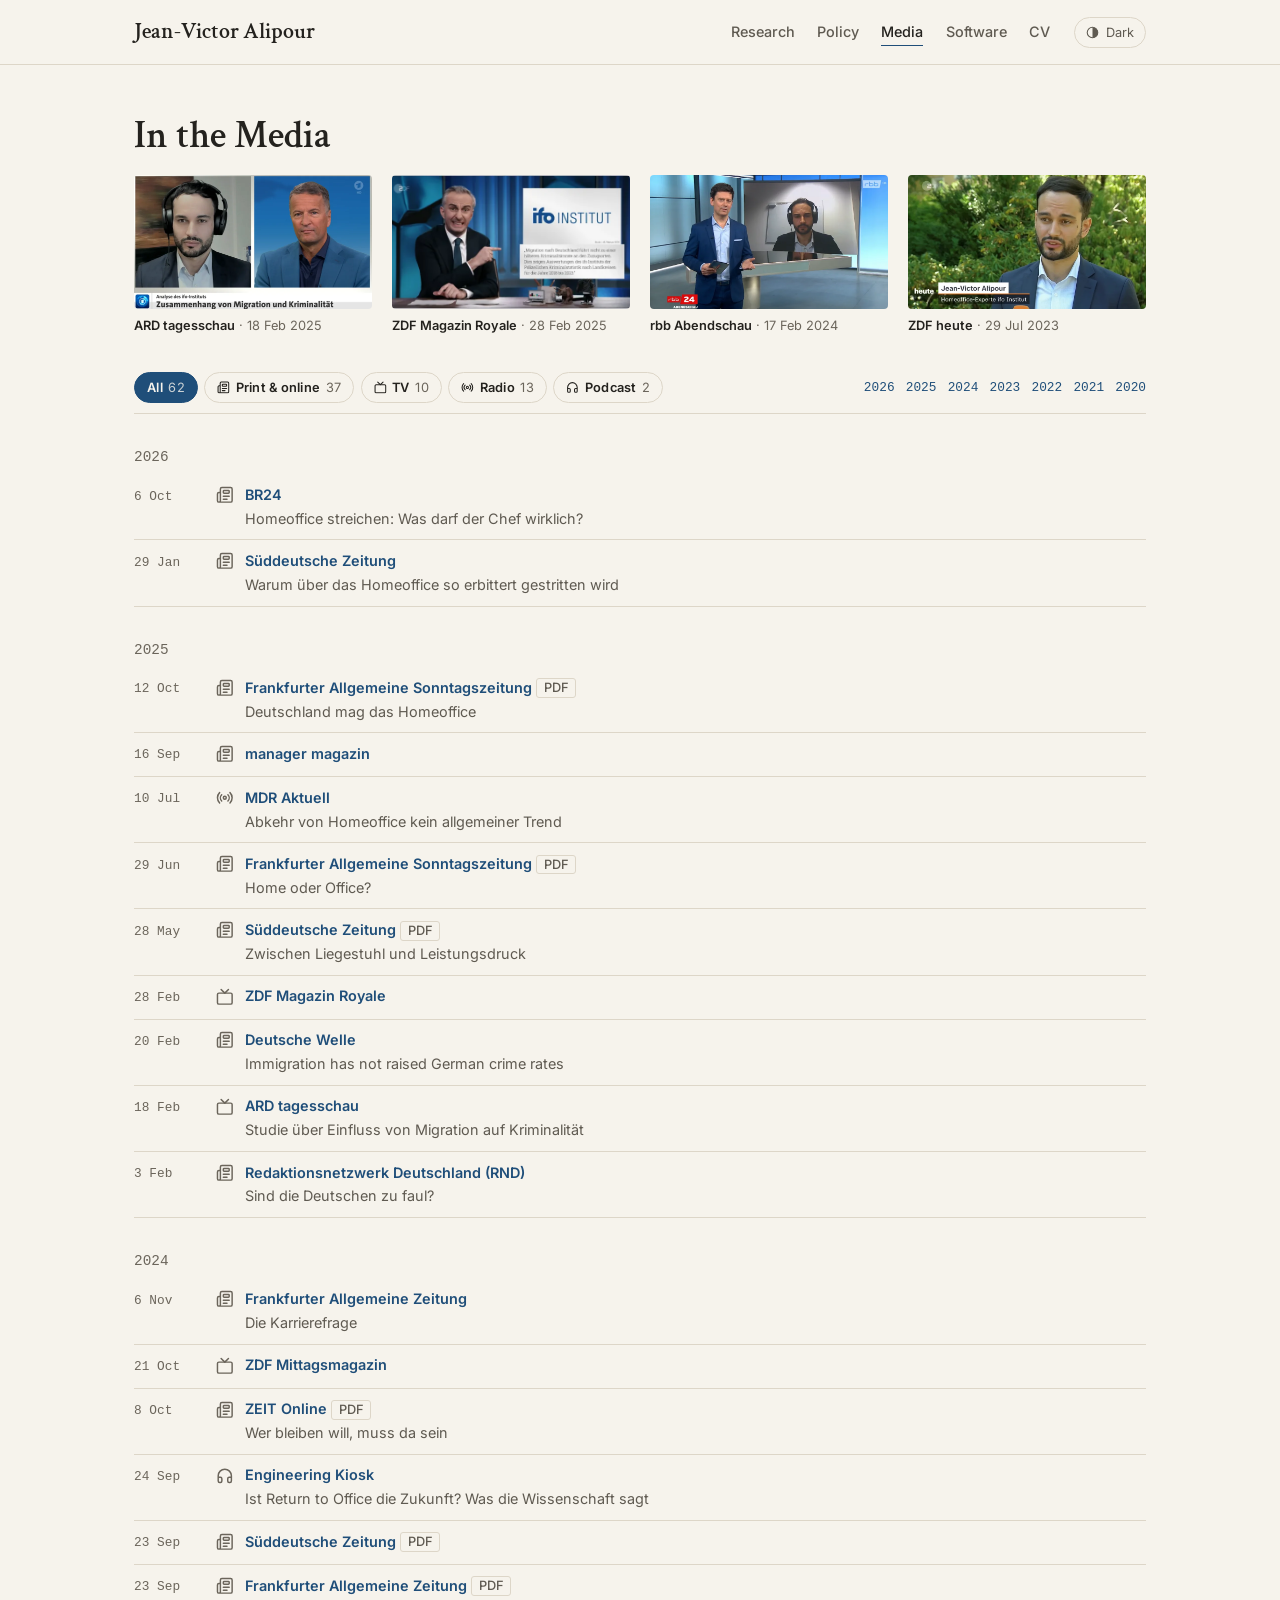
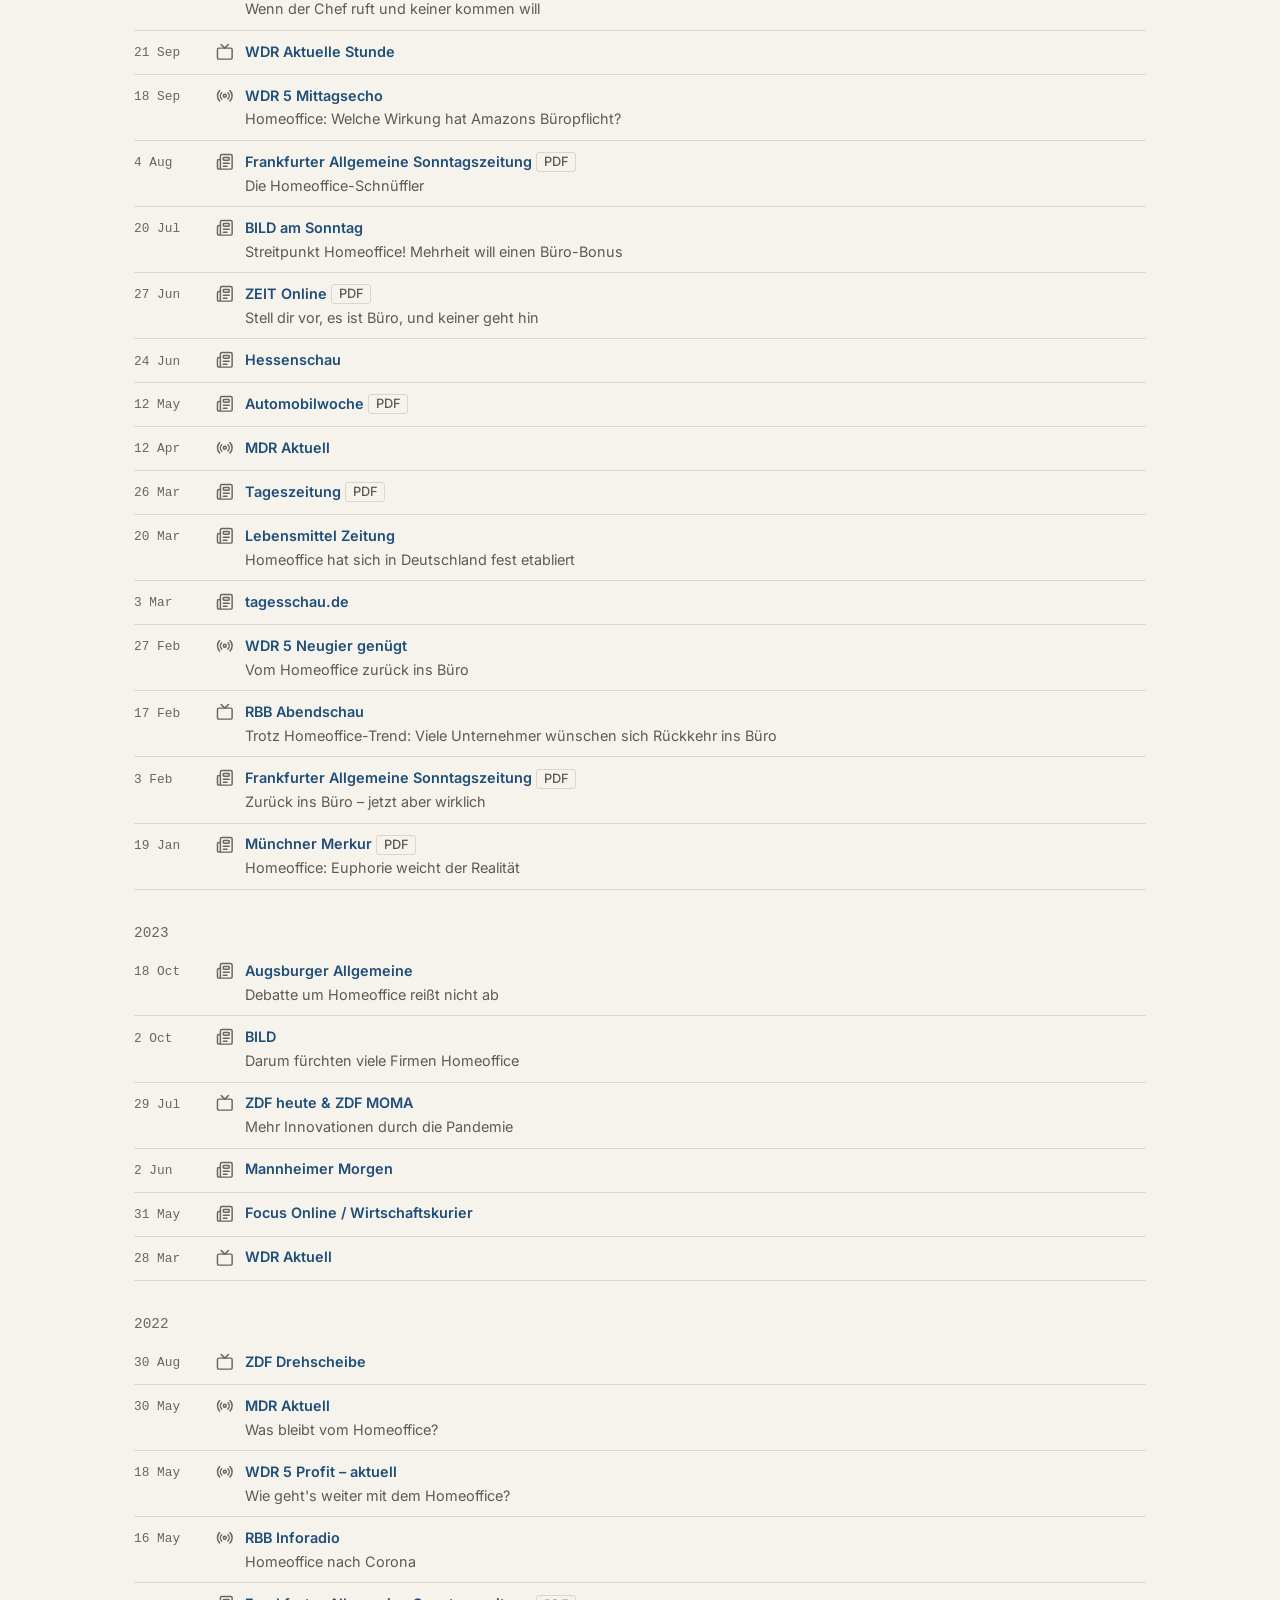
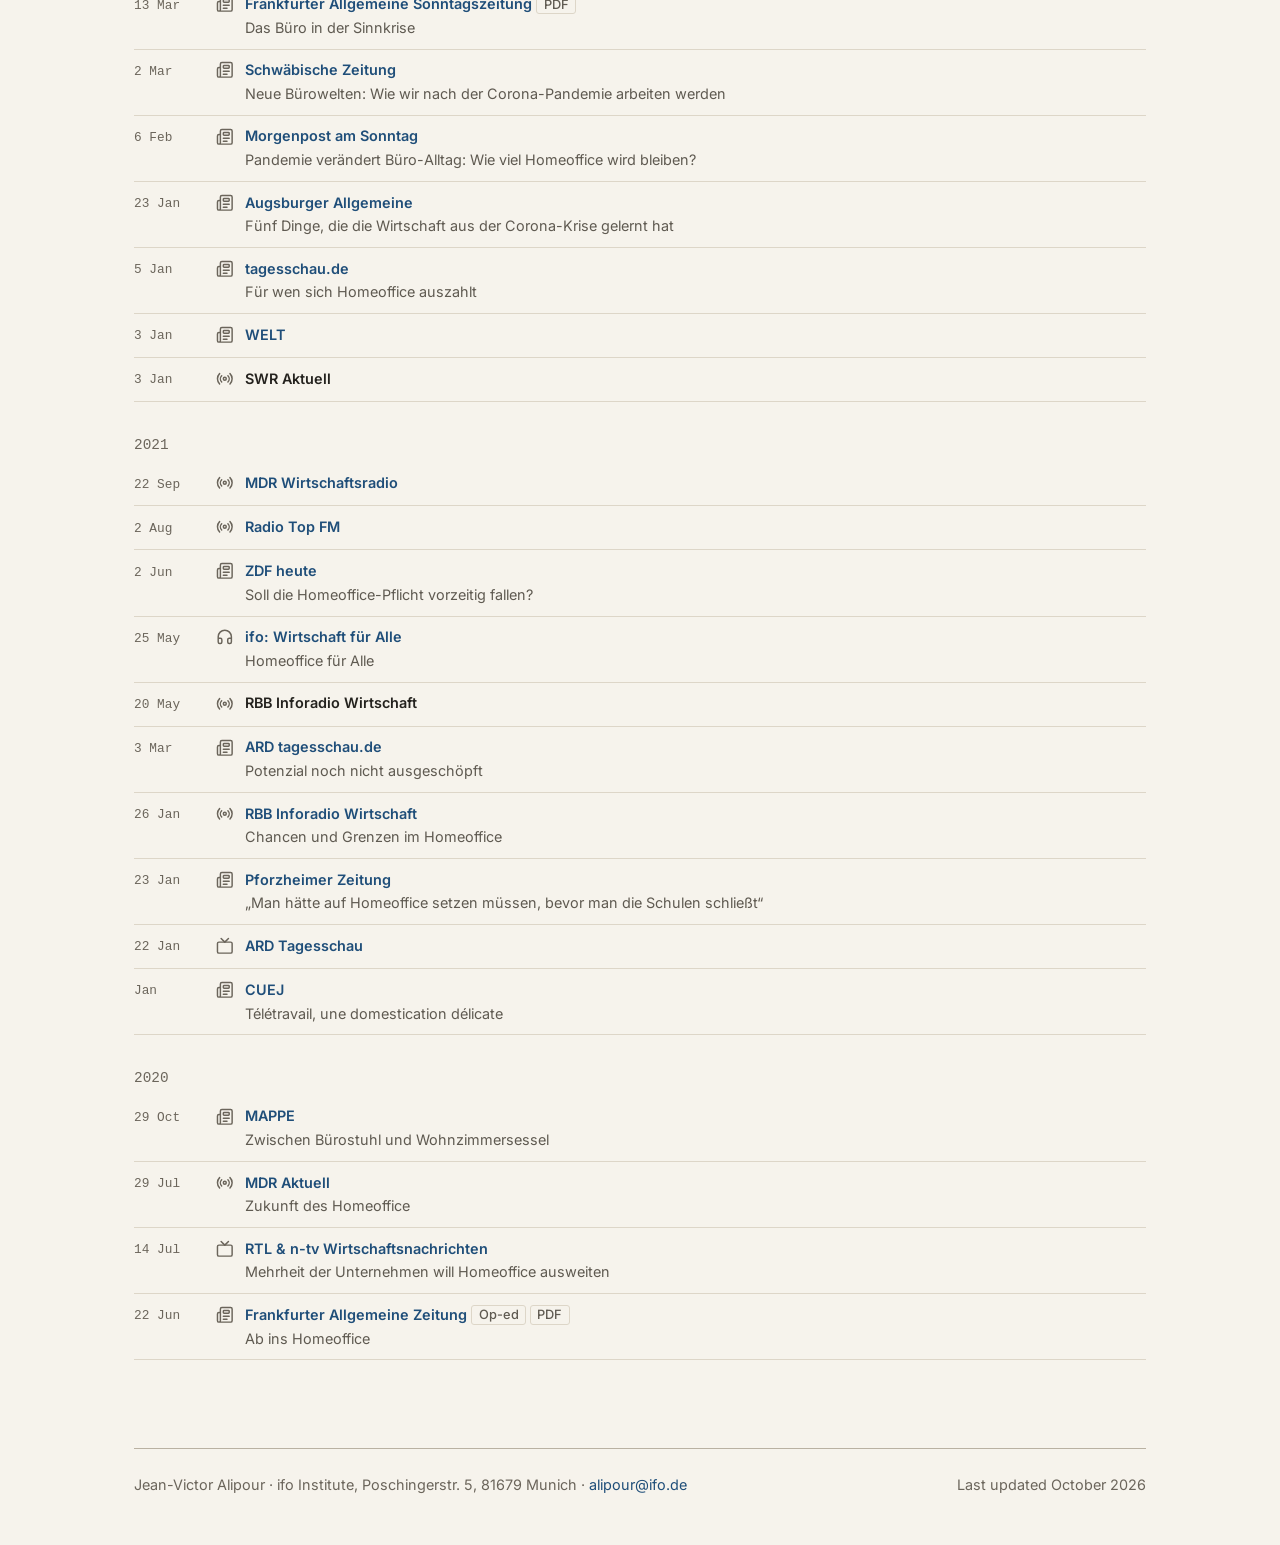
==== commit 6e66c249: "Media: add BR24 article on Homeoffice (Oct 2026) Co-Authored-By: Claude Opus 5.5 (1M context) <norep" ====
--- a/media.html
+++ b/media.html
@@ -33,7 +33,7 @@
                 <li><a href="policy.html">Policy</a></li>
                 <li><a href="media.html" aria-current="page">Media</a></li>
                 <li><a href="software.html">Software</a></li>
-                <li><a href="cv/cv_alipour.pdf" target="_blank" rel="noopener">CV</a></li>
+                <li><a href="cv/cv_alipour.pdf?v=20261012" target="_blank" rel="noopener">CV</a></li>
             </ul>
             <button class="theme-toggle" type="button" aria-label="Switch to dark theme"><svg viewBox="0 0 16 16" aria-hidden="true"><circle cx="8" cy="8" r="6.5" fill="none" stroke="currentColor" stroke-width="1.3"/><path d="M8 1.5a6.5 6.5 0 0 1 0 13z" fill="currentColor"/></svg><span class="theme-label">Dark</span></button>
             <button class="menu-toggle" type="button" onclick="toggleMenu()" aria-label="Menu" aria-controls="navLinks" aria-expanded="false">
@@ -58,6 +58,7 @@
         <section class="media-year" aria-labelledby="y2026">
             <h2 id="y2026">2026</h2>
             <ol class="media-list">
+                <li data-kind="print" data-outlet="br"><span class="media-date">6 Oct</span><span class="media-icon" title="Print & online"><svg class="icon" aria-hidden="true" focusable="false"><use href="#i-print"/></svg><span class="visually-hidden">Interview:</span></span><div><a class="media-outlet" href="https://www.br.de/nachrichten/wirtschaft/homeoffice-streichen-was-darf-der-chef-wirklich,VWsW5C5" target="_blank" rel="noopener">BR24</a> <span class="media-headline">Homeoffice streichen: Was darf der Chef wirklich?</span></div></li>
                 <li data-kind="print" data-outlet="sz"><span class="media-date">29 Jan</span><span class="media-icon" title="Print & online"><svg class="icon" aria-hidden="true" focusable="false"><use href="#i-print"/></svg><span class="visually-hidden">Interview:</span></span><div><a class="media-outlet" href="https://www.sueddeutsche.de/wirtschaft/streit-home-office-stroeer-buero-produktivitaet-li.3376503?reduced=true" target="_blank" rel="noopener">Süddeutsche Zeitung</a> <span class="media-headline">Warum über das Homeoffice so erbittert gestritten wird</span></div></li>
             </ol>
         </section>
--- a/style.css
+++ b/style.css
@@ -438,7 +438,7 @@
 
 /* show the newest ~3 items; older ones are reached by scrolling and fade with age */
 .news-scroll {
-    max-height: 21rem;
+    max-height: 16rem;
     overflow-y: auto;
     overscroll-behavior: contain;
     scrollbar-width: thin;
@@ -446,7 +446,6 @@
     margin-right: -0.6rem;
     padding-right: 0.6rem;
 }
-.news-scroll:not(:has(.news-item:nth-child(5))) { max-height: none; overflow: visible; margin-right: 0; padding-right: 0; }
 .news-scroll.has-more {
     -webkit-mask-image: linear-gradient(to bottom, #000 calc(100% - 3.5rem), transparent);
     mask-image: linear-gradient(to bottom, #000 calc(100% - 3.5rem), transparent);
@@ -948,8 +947,7 @@
     .menu-toggle, .theme-toggle { min-width: 44px; min-height: 44px; justify-content: center; align-items: center; }
     .icon-link { padding: 0.6rem; }
     .abstract-toggle { padding: 0.35rem 0.75rem; font-size: 0.85rem; }
-    .news-scroll { max-height: none; overflow: visible; margin-right: 0; padding-right: 0; }
-    .news-scroll.has-more, .news-scroll.has-prev { -webkit-mask-image: none; mask-image: none; }
+    .news-scroll { max-height: 22rem; }
 
     .hero {
         grid-template-columns: 1fr;
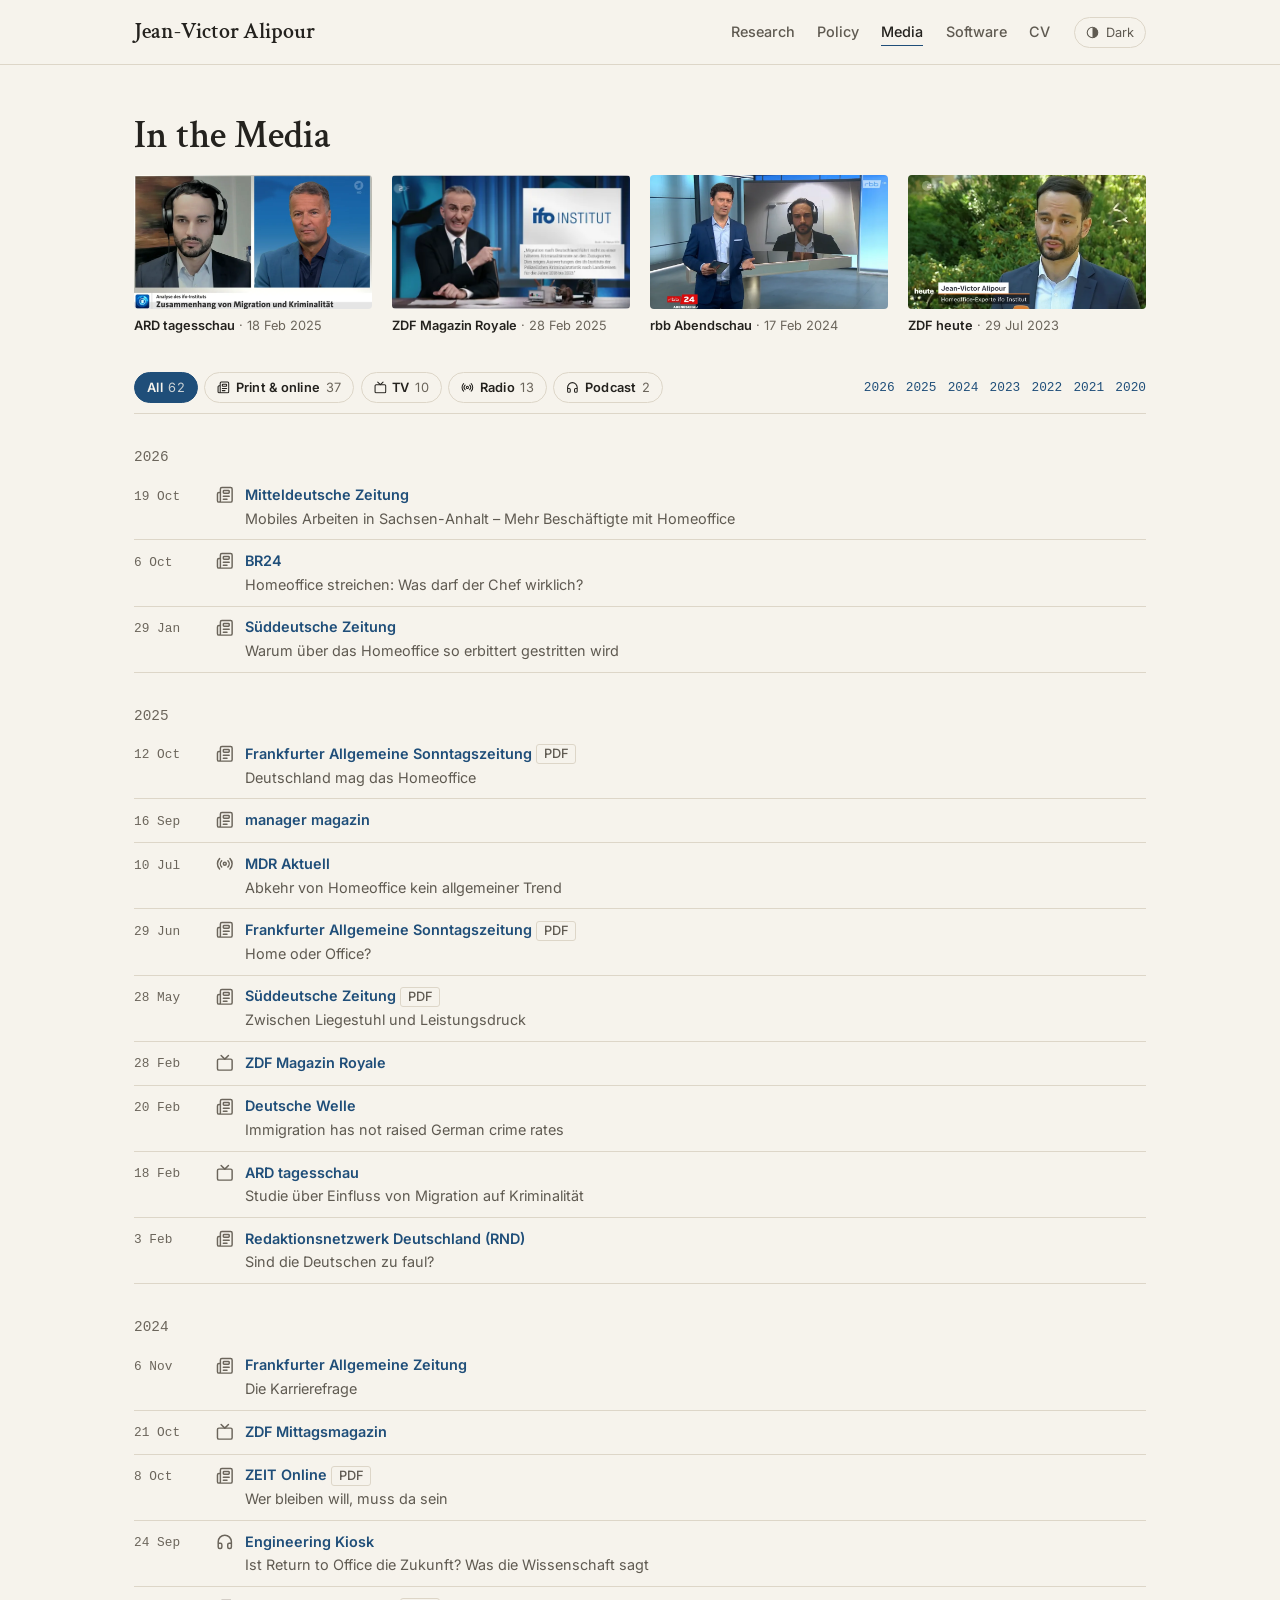
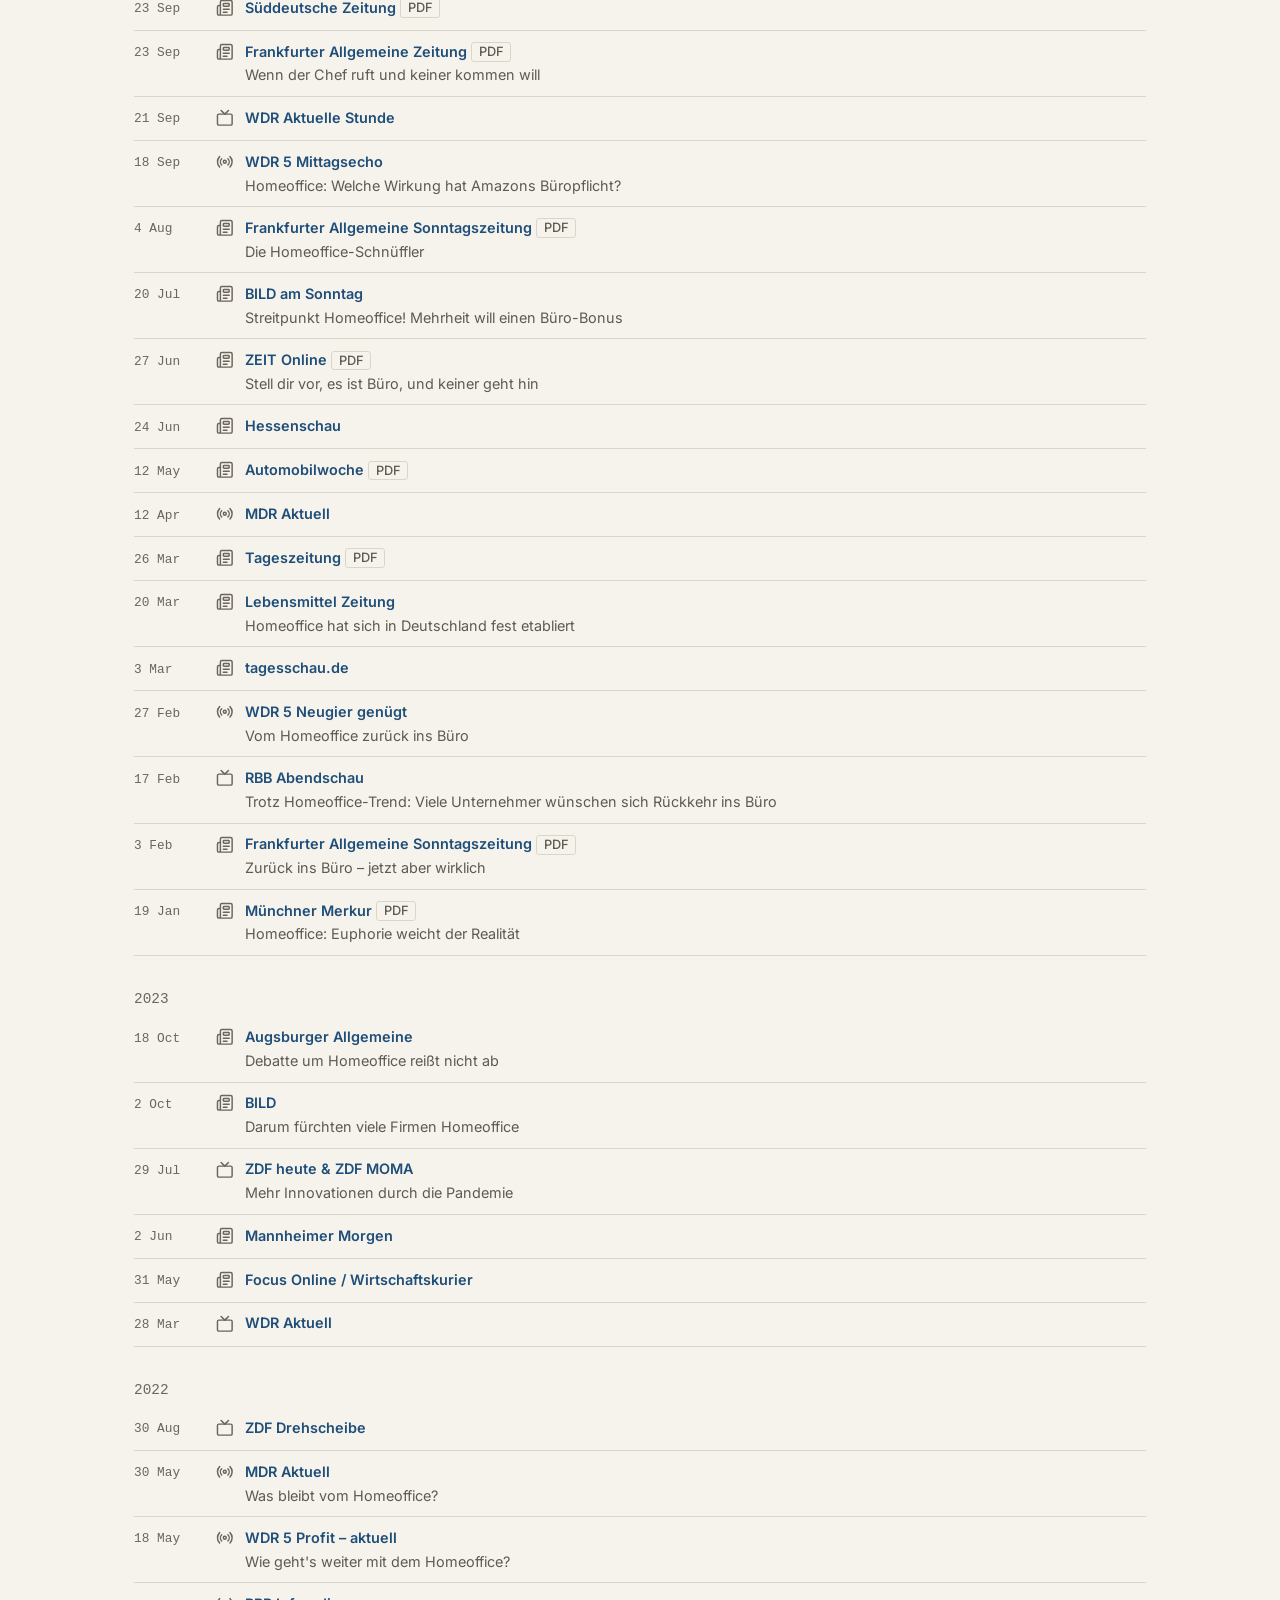
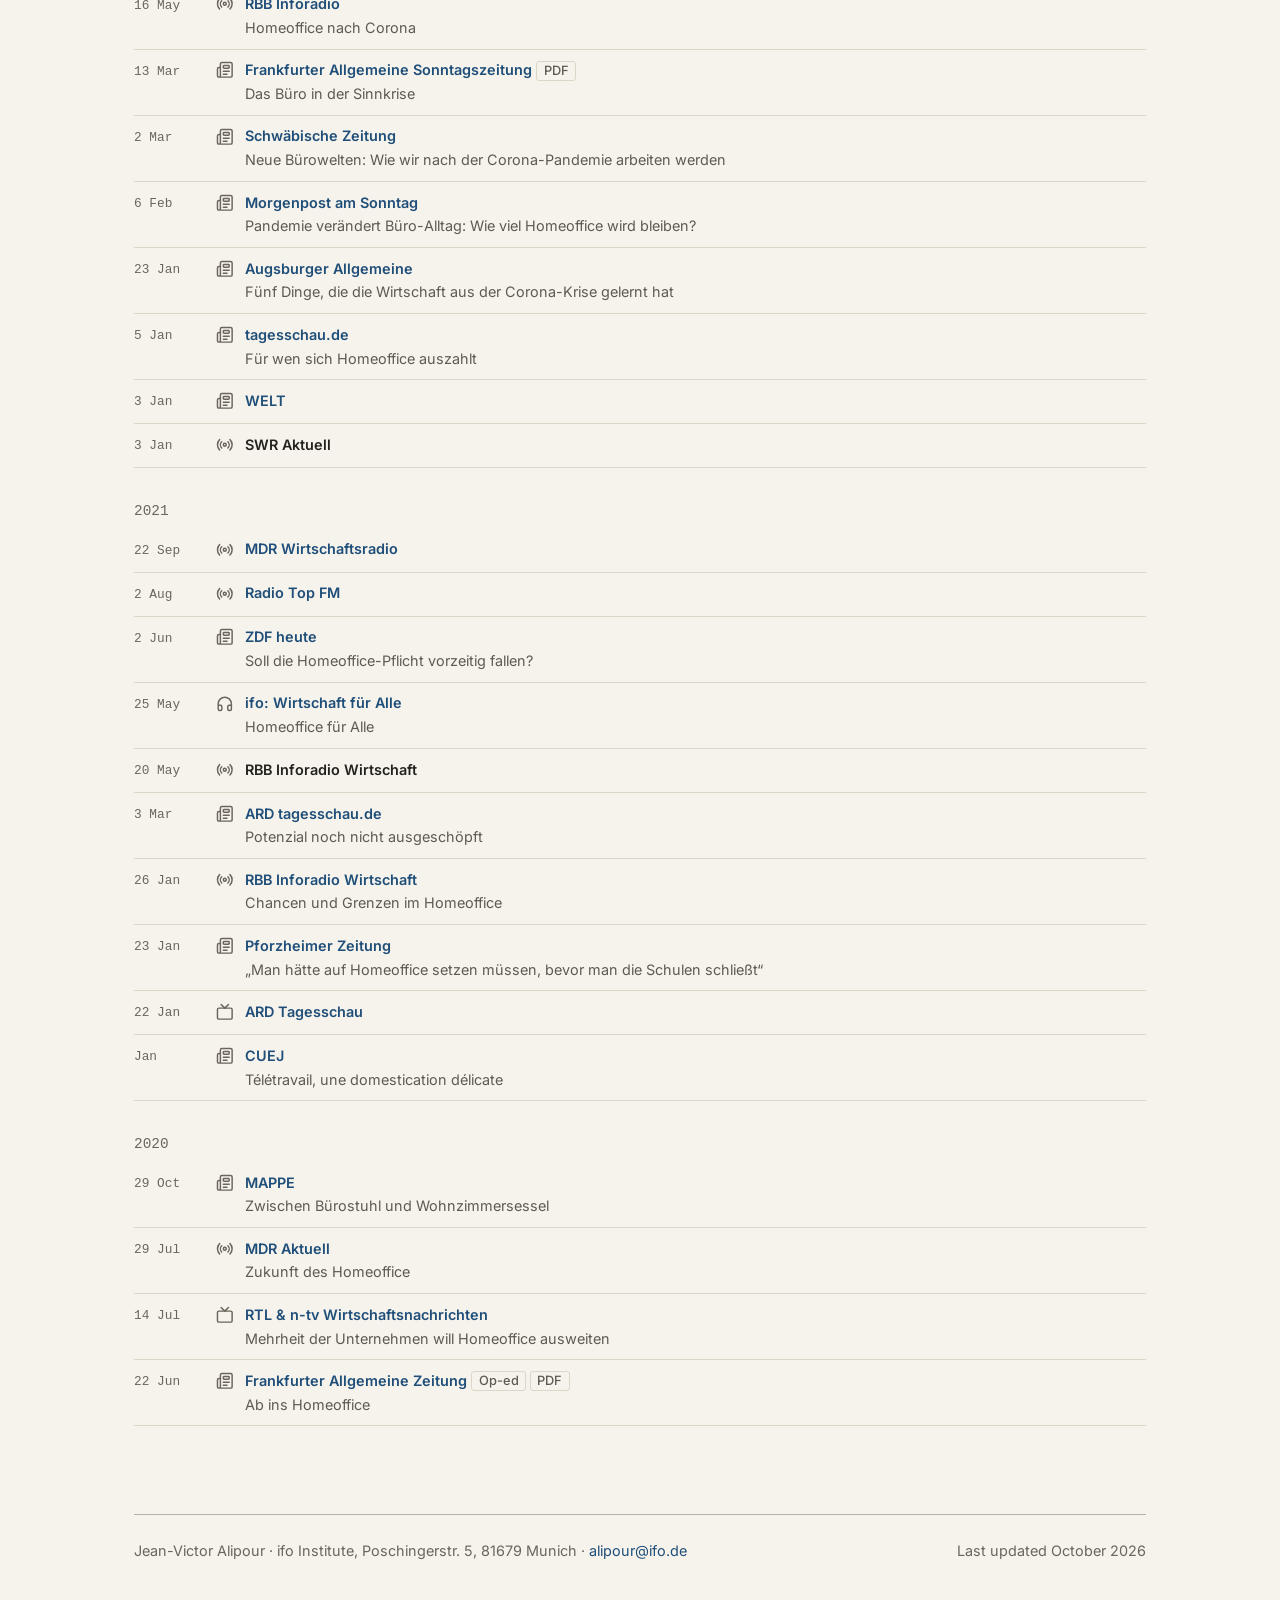
==== commit 1d85d89c: "Media: add Mitteldeutsche Zeitung article on Homeoffice (Oct 2026); larger ruled sub-heads Co-Author" ====
--- a/media.html
+++ b/media.html
@@ -58,6 +58,7 @@
         <section class="media-year" aria-labelledby="y2026">
             <h2 id="y2026">2026</h2>
             <ol class="media-list">
+                <li data-kind="print" data-outlet=""><span class="media-date">19 Oct</span><span class="media-icon" title="Print & online"><svg class="icon" aria-hidden="true" focusable="false"><use href="#i-print"/></svg><span class="visually-hidden">Interview:</span></span><div><a class="media-outlet" href="https://www.mz.de/mitteldeutschland/wirtschaft/mehr-beschaftigte-mit-homeoffice-personalberaterin-sieht-bei-etlichen-mittelstandlern-aber-eine-abkehr-4341569" target="_blank" rel="noopener">Mitteldeutsche Zeitung</a> <span class="media-headline">Mobiles Arbeiten in Sachsen-Anhalt – Mehr Beschäftigte mit Homeoffice</span></div></li>
                 <li data-kind="print" data-outlet="br"><span class="media-date">6 Oct</span><span class="media-icon" title="Print & online"><svg class="icon" aria-hidden="true" focusable="false"><use href="#i-print"/></svg><span class="visually-hidden">Interview:</span></span><div><a class="media-outlet" href="https://www.br.de/nachrichten/wirtschaft/homeoffice-streichen-was-darf-der-chef-wirklich,VWsW5C5" target="_blank" rel="noopener">BR24</a> <span class="media-headline">Homeoffice streichen: Was darf der Chef wirklich?</span></div></li>
                 <li data-kind="print" data-outlet="sz"><span class="media-date">29 Jan</span><span class="media-icon" title="Print & online"><svg class="icon" aria-hidden="true" focusable="false"><use href="#i-print"/></svg><span class="visually-hidden">Interview:</span></span><div><a class="media-outlet" href="https://www.sueddeutsche.de/wirtschaft/streit-home-office-stroeer-buero-produktivitaet-li.3376503?reduced=true" target="_blank" rel="noopener">Süddeutsche Zeitung</a> <span class="media-headline">Warum über das Homeoffice so erbittert gestritten wird</span></div></li>
             </ol>
--- a/style.css
+++ b/style.css
@@ -845,10 +845,14 @@
 
 .sub-head {
     font-family: var(--serif);
-    font-size: 1.3rem;
+    font-size: 1.6rem;
     font-weight: 600;
-    margin: 2.25rem 0 0.5rem;
-}
+    line-height: 1.2;
+    margin: 3rem 0 0.5rem;
+    padding-bottom: 0.4rem;
+    border-bottom: 1px solid var(--rule);
+}
+h1 + .sub-head { margin-top: 1.5rem; }
 
 .featured-list li.featured {
     background: var(--surface);
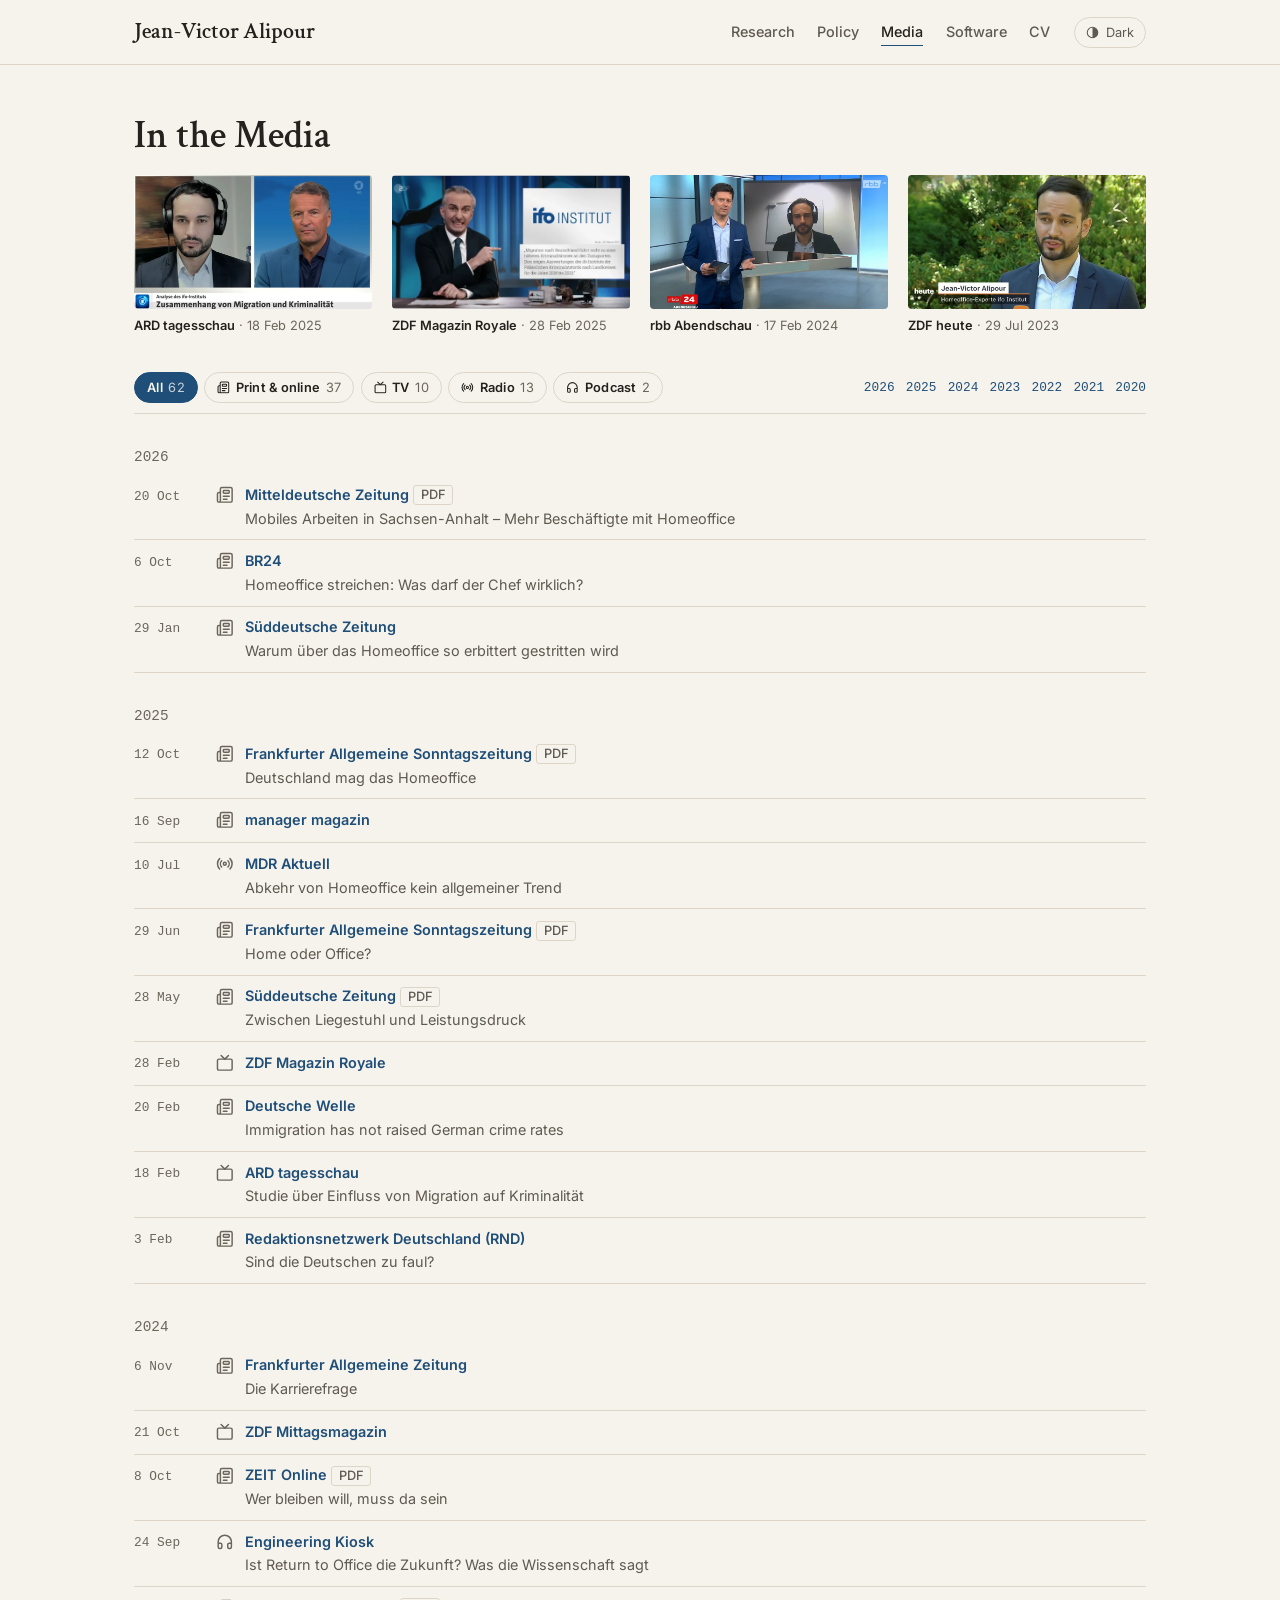
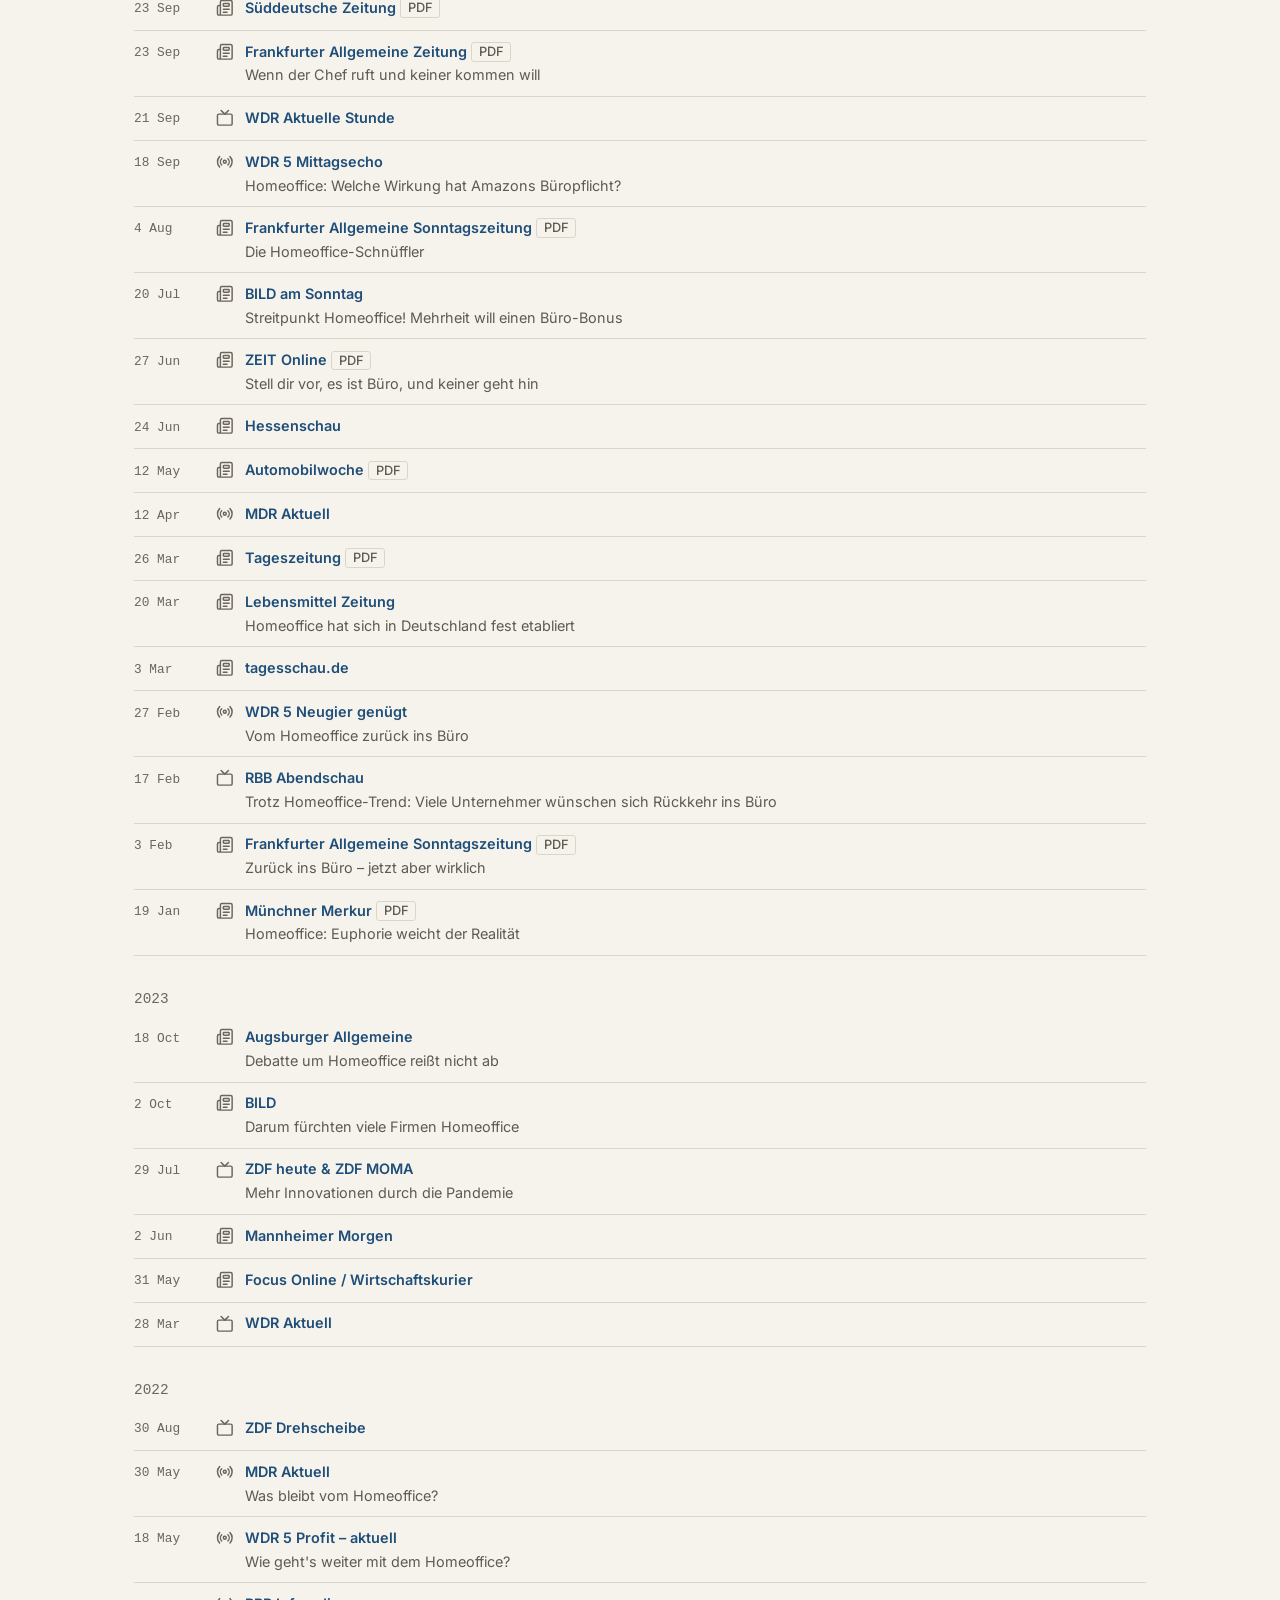
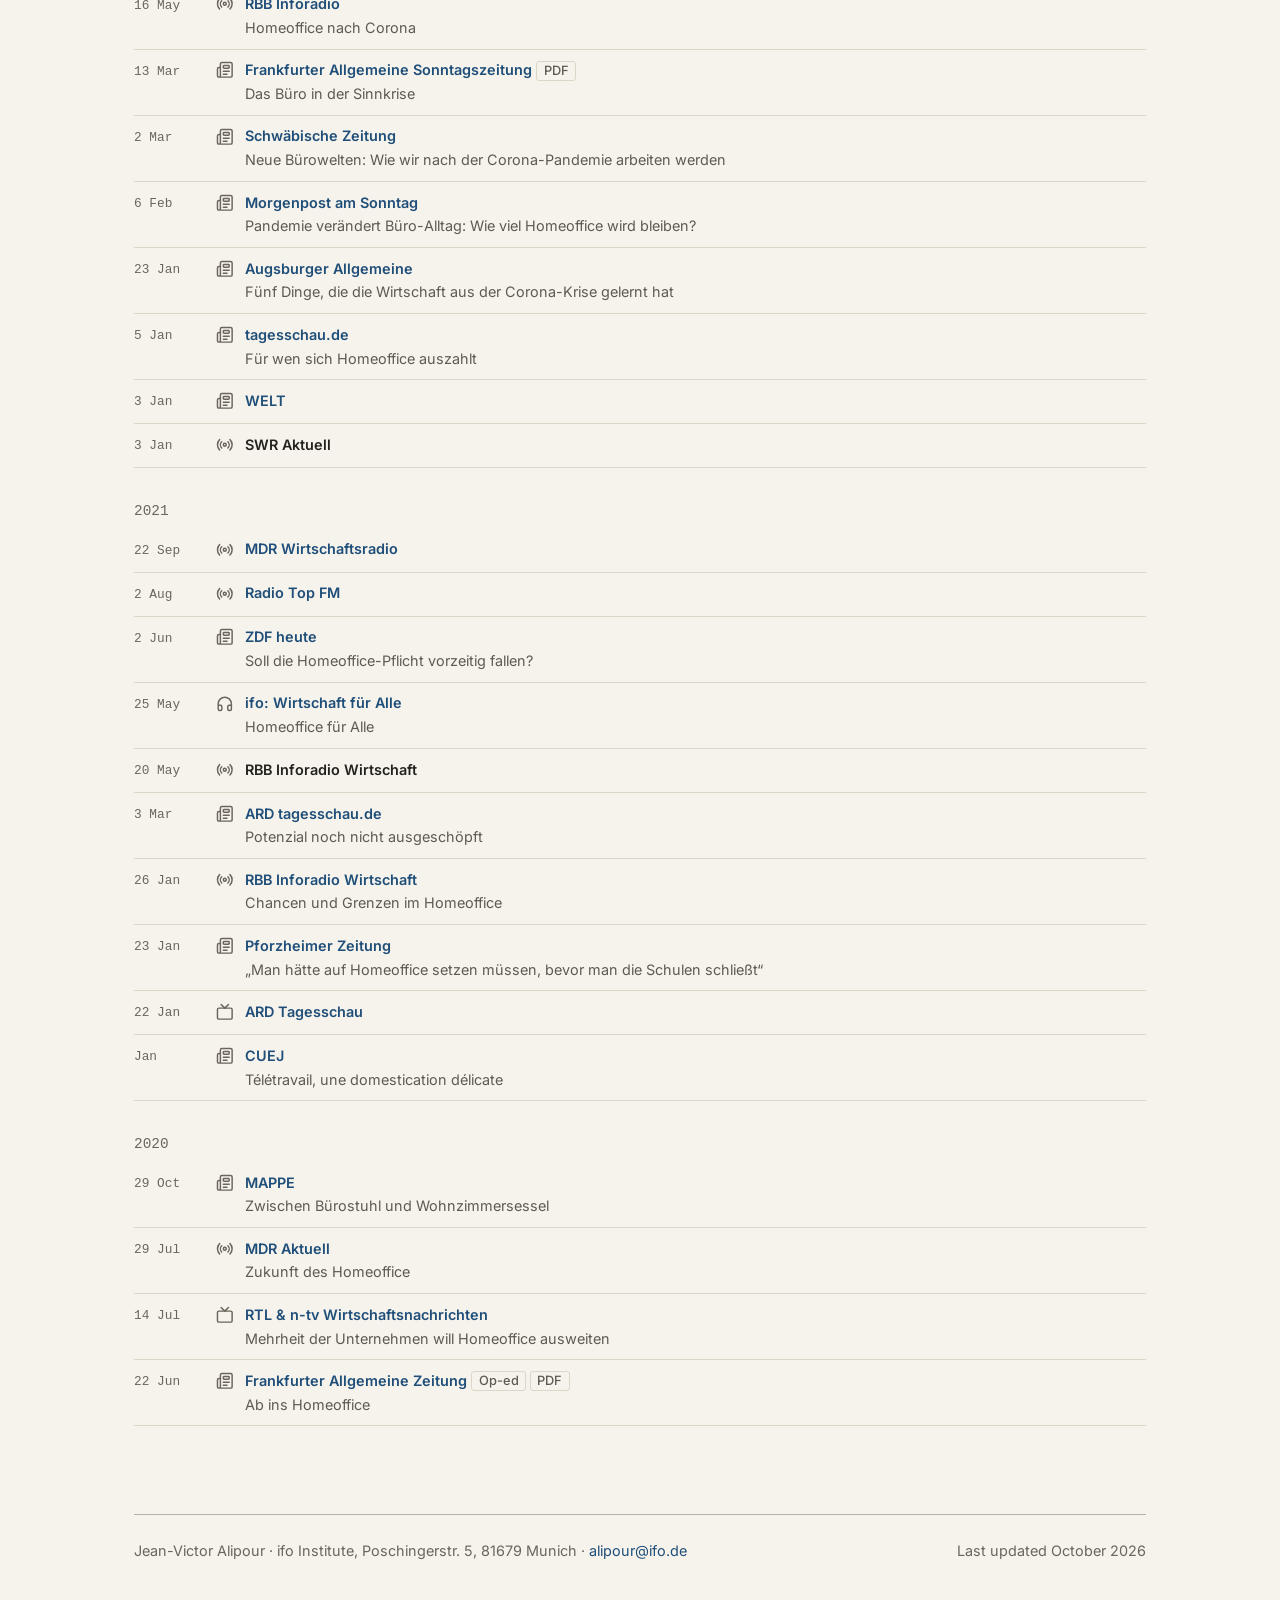
==== commit 983bdc3b: "Media: link MZ article to print PDF (20 Oct 2026) Co-Authored-By: Claude Opus 5.5 (1M context) <nore" ====
--- a/media.html
+++ b/media.html
@@ -58,7 +58,7 @@
         <section class="media-year" aria-labelledby="y2026">
             <h2 id="y2026">2026</h2>
             <ol class="media-list">
-                <li data-kind="print" data-outlet=""><span class="media-date">19 Oct</span><span class="media-icon" title="Print & online"><svg class="icon" aria-hidden="true" focusable="false"><use href="#i-print"/></svg><span class="visually-hidden">Interview:</span></span><div><a class="media-outlet" href="https://www.mz.de/mitteldeutschland/wirtschaft/mehr-beschaftigte-mit-homeoffice-personalberaterin-sieht-bei-etlichen-mittelstandlern-aber-eine-abkehr-4341569" target="_blank" rel="noopener">Mitteldeutsche Zeitung</a> <span class="media-headline">Mobiles Arbeiten in Sachsen-Anhalt – Mehr Beschäftigte mit Homeoffice</span></div></li>
+                <li data-kind="print" data-outlet=""><span class="media-date">20 Oct</span><span class="media-icon" title="Print & online"><svg class="icon" aria-hidden="true" focusable="false"><use href="#i-print"/></svg><span class="visually-hidden">Interview:</span></span><div><a class="media-outlet" href="articles/mz_20261018.pdf" target="_blank" rel="noopener">Mitteldeutsche Zeitung</a> <span class="pill">PDF</span> <span class="media-headline">Mobiles Arbeiten in Sachsen-Anhalt – Mehr Beschäftigte mit Homeoffice</span></div></li>
                 <li data-kind="print" data-outlet="br"><span class="media-date">6 Oct</span><span class="media-icon" title="Print & online"><svg class="icon" aria-hidden="true" focusable="false"><use href="#i-print"/></svg><span class="visually-hidden">Interview:</span></span><div><a class="media-outlet" href="https://www.br.de/nachrichten/wirtschaft/homeoffice-streichen-was-darf-der-chef-wirklich,VWsW5C5" target="_blank" rel="noopener">BR24</a> <span class="media-headline">Homeoffice streichen: Was darf der Chef wirklich?</span></div></li>
                 <li data-kind="print" data-outlet="sz"><span class="media-date">29 Jan</span><span class="media-icon" title="Print & online"><svg class="icon" aria-hidden="true" focusable="false"><use href="#i-print"/></svg><span class="visually-hidden">Interview:</span></span><div><a class="media-outlet" href="https://www.sueddeutsche.de/wirtschaft/streit-home-office-stroeer-buero-produktivitaet-li.3376503?reduced=true" target="_blank" rel="noopener">Süddeutsche Zeitung</a> <span class="media-headline">Warum über das Homeoffice so erbittert gestritten wird</span></div></li>
             </ol>
--- a/style.css
+++ b/style.css
@@ -519,7 +519,12 @@
 
 .paper-venue {
     font-size: 0.9rem;
+    color: var(--muted);
     margin-top: 0.15rem;
+}
+.paper-venue em {
+    font-weight: 600;
+    color: var(--text);
 }
 
 .paper-state {
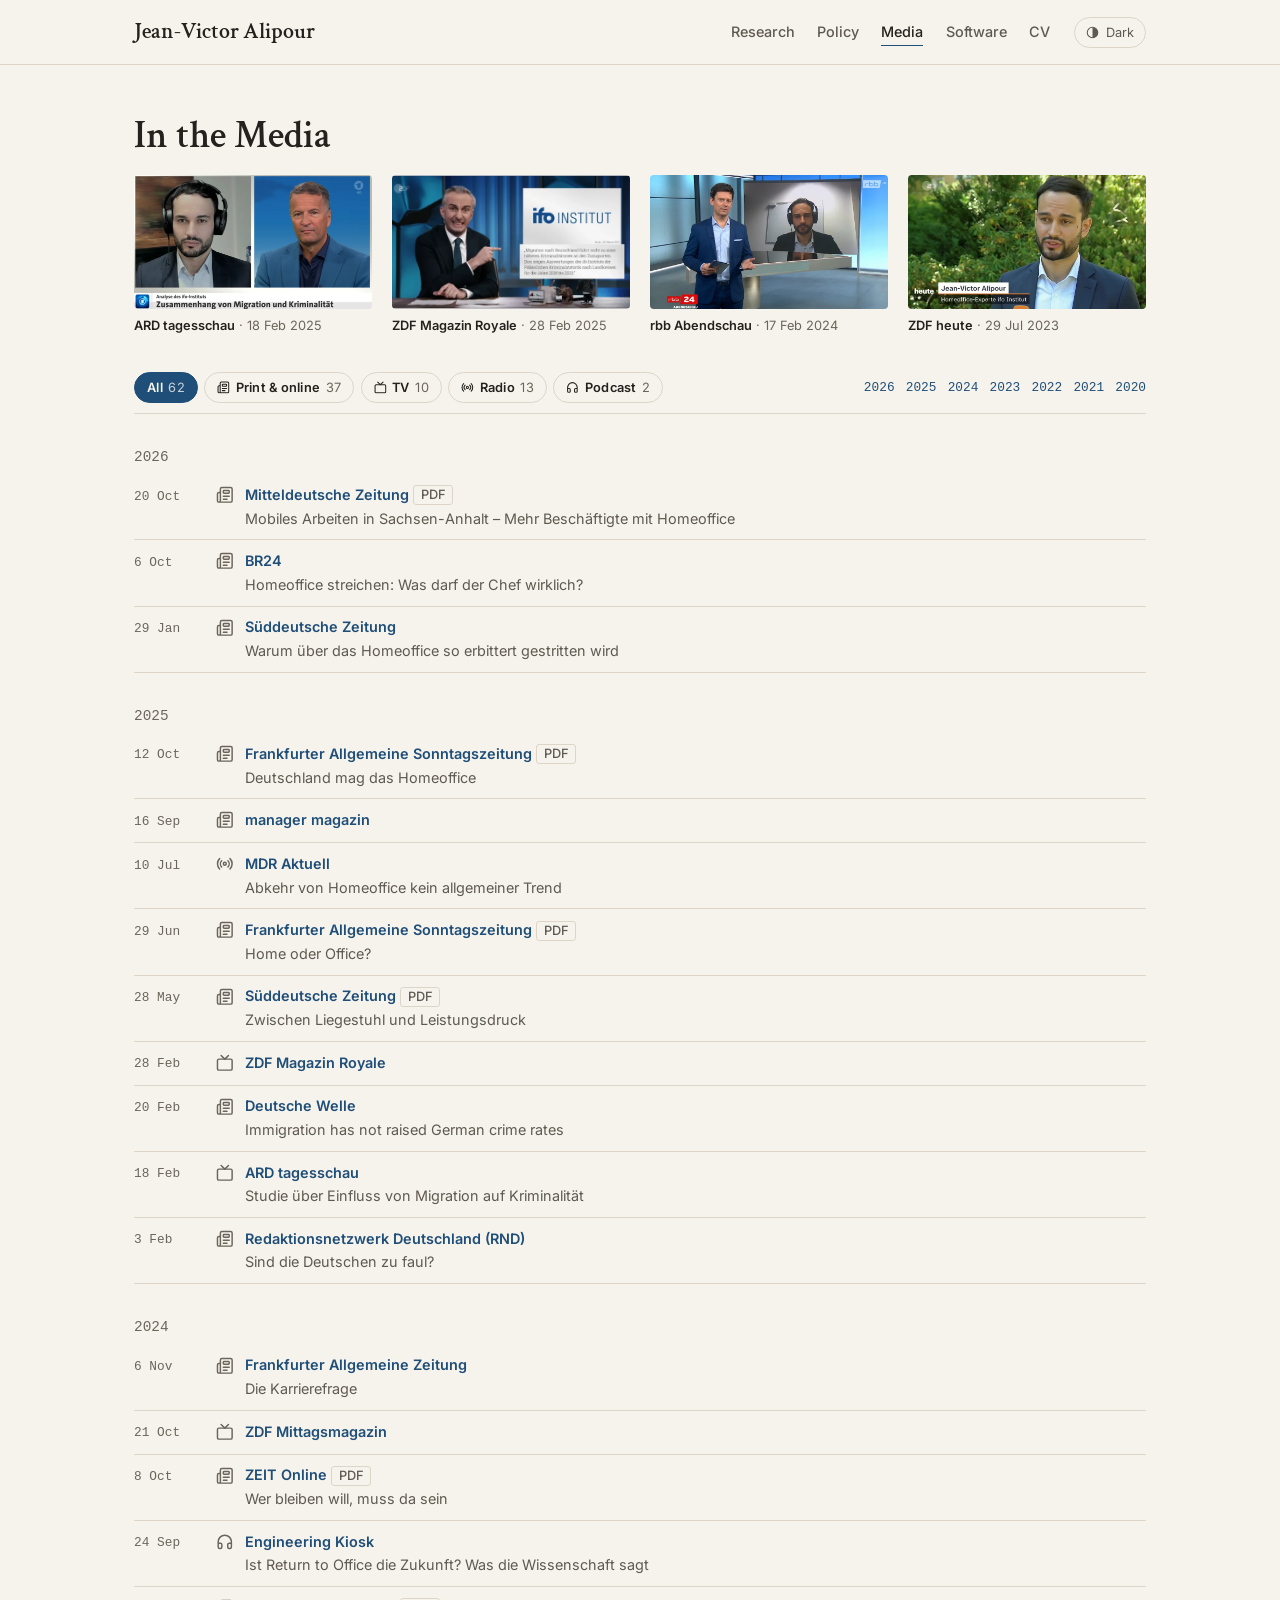
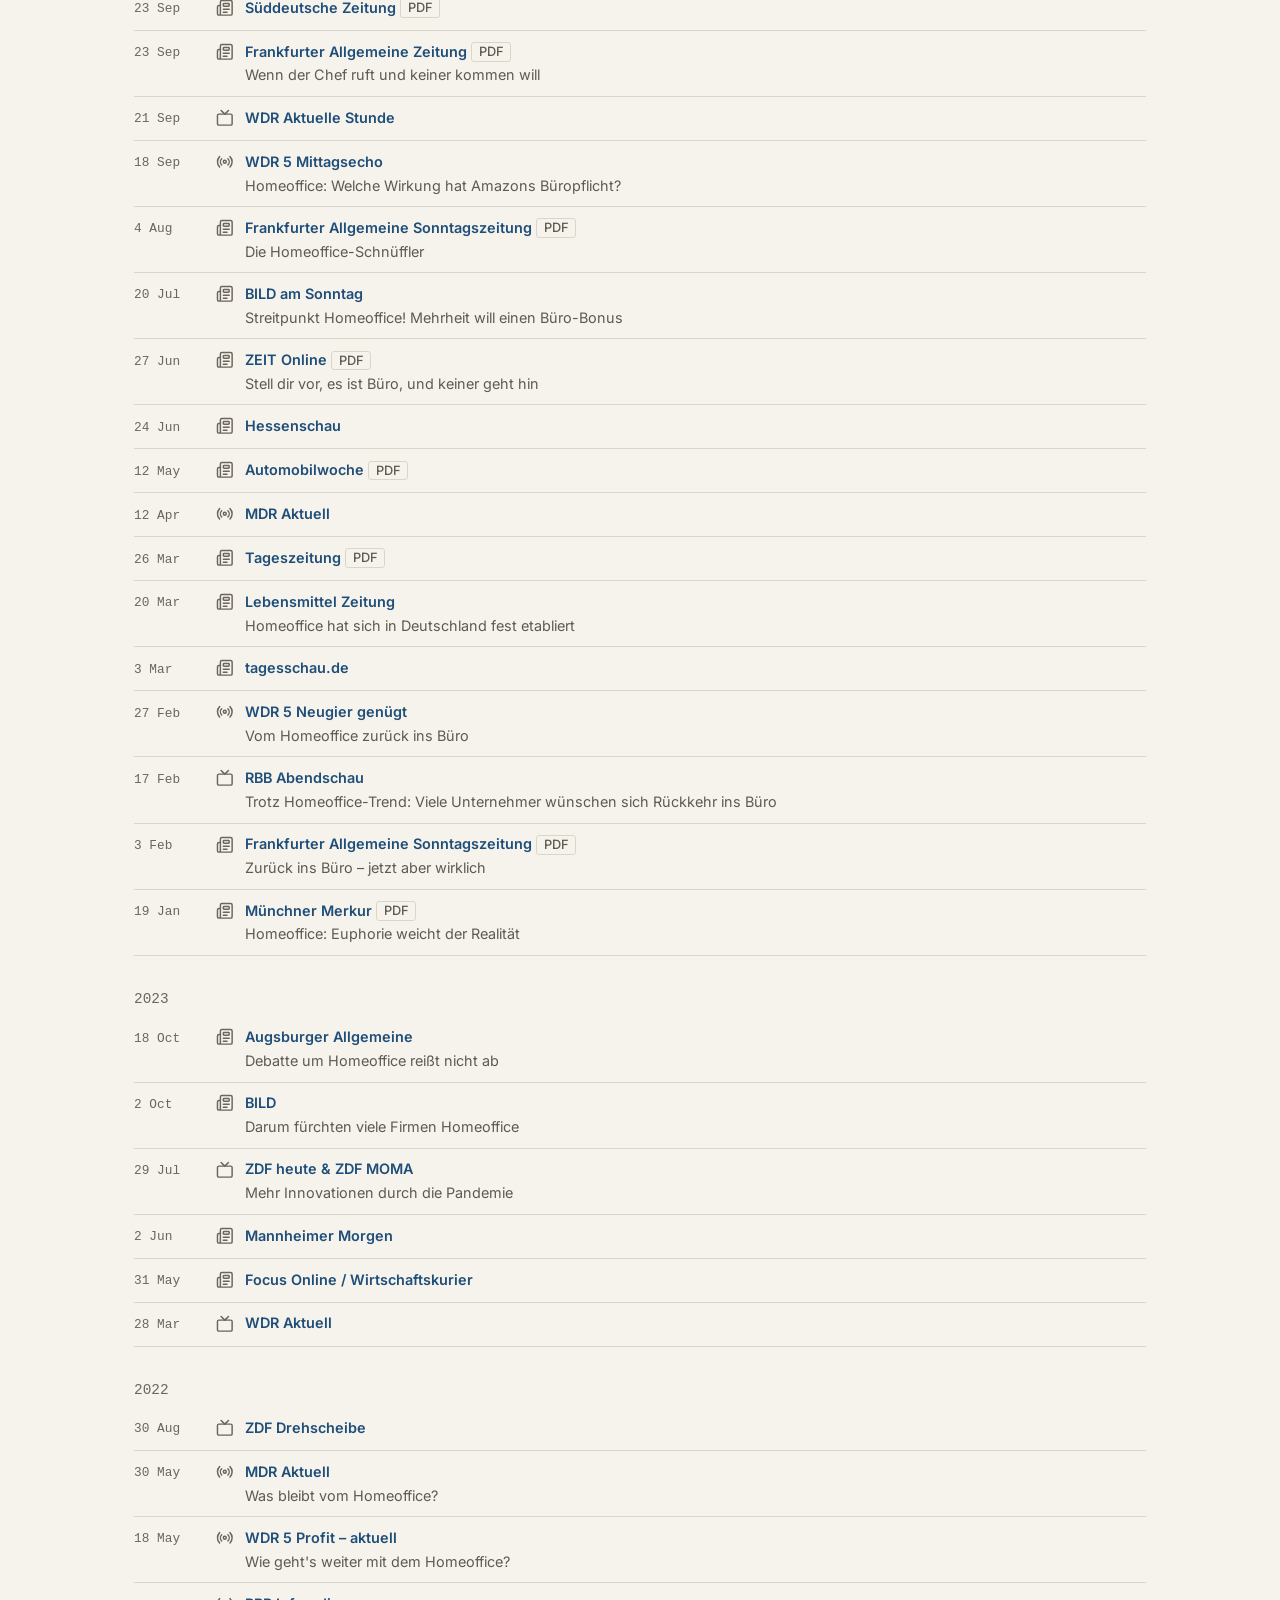
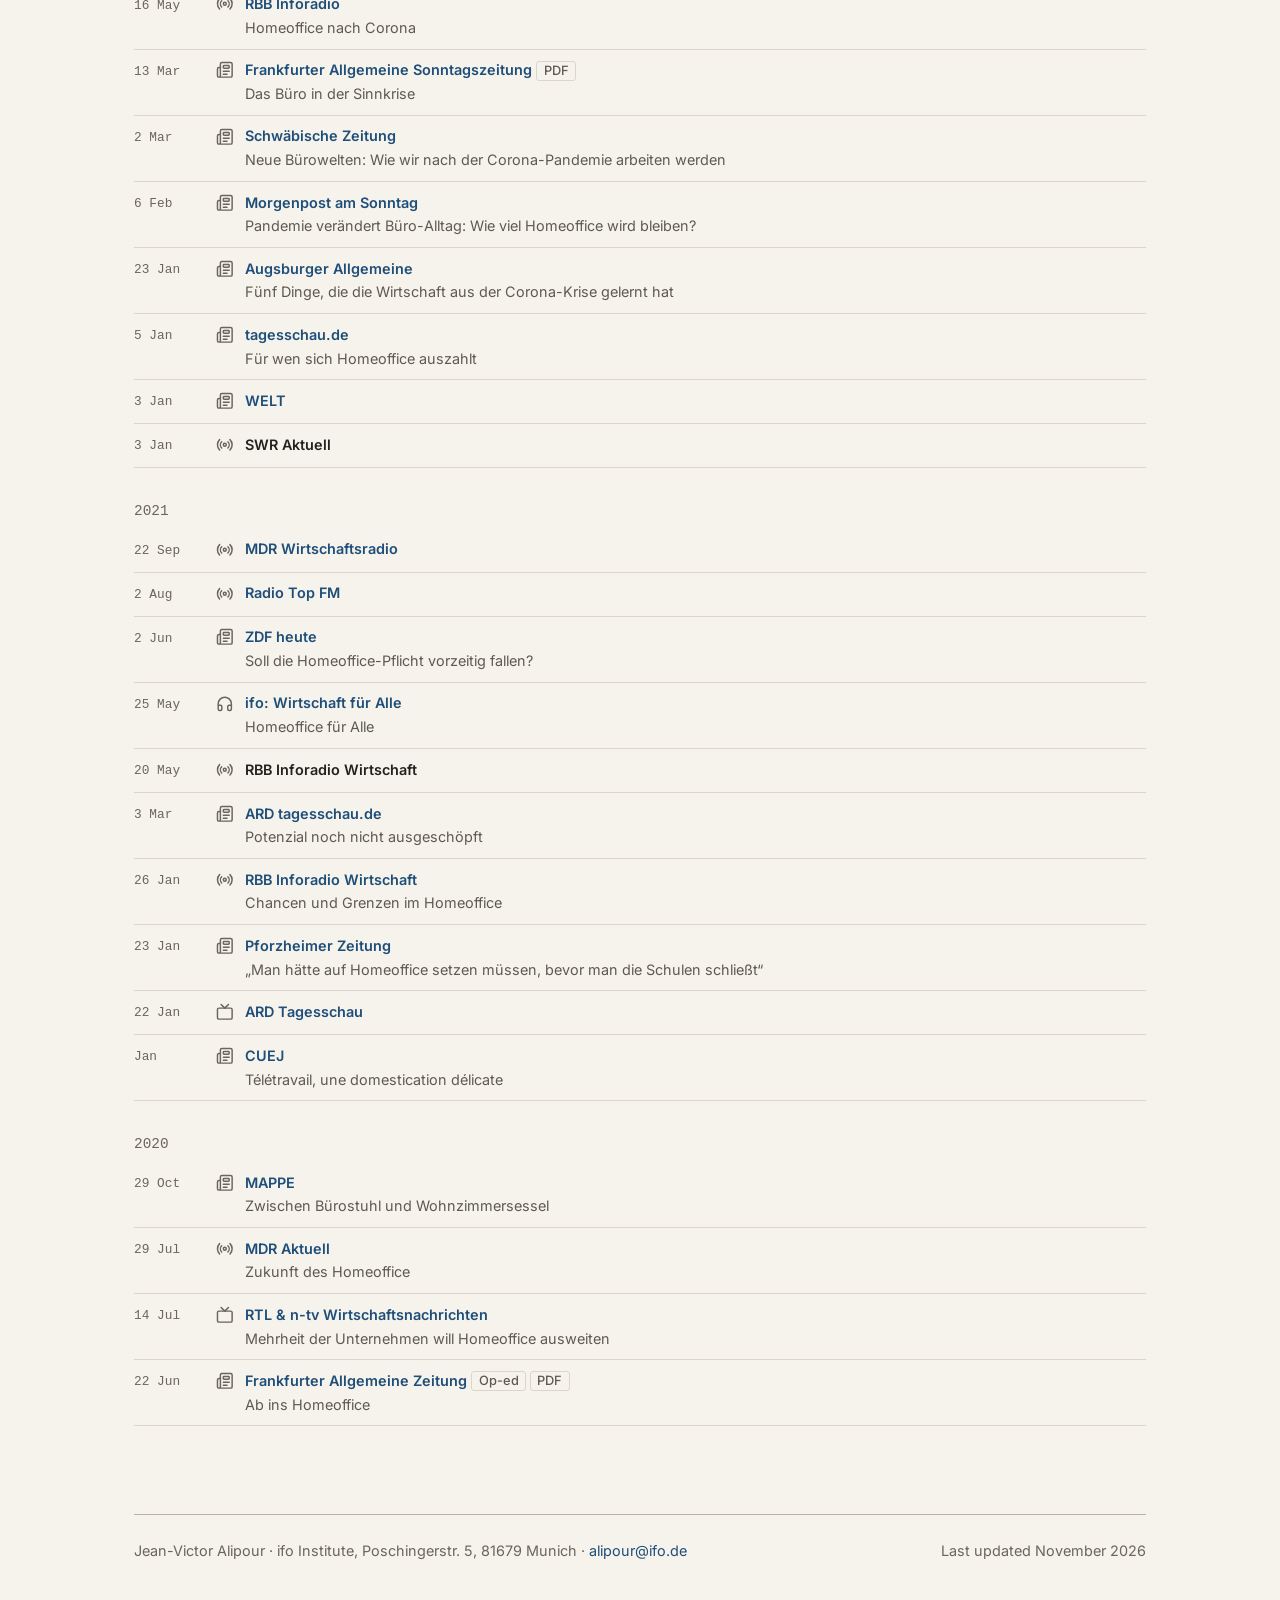
==== commit ac0dae75: "Research: Performance Pay paper now CESifo WP 12680 (new PDF, link, abstract) Co-Authored-By: Claude" ====
--- a/media.html
+++ b/media.html
@@ -33,7 +33,7 @@
                 <li><a href="policy.html">Policy</a></li>
                 <li><a href="media.html" aria-current="page">Media</a></li>
                 <li><a href="software.html">Software</a></li>
-                <li><a href="cv/cv_alipour.pdf?v=20261012" target="_blank" rel="noopener">CV</a></li>
+                <li><a href="cv/cv_alipour.pdf?v=20261029" target="_blank" rel="noopener">CV</a></li>
             </ul>
             <button class="theme-toggle" type="button" aria-label="Switch to dark theme"><svg viewBox="0 0 16 16" aria-hidden="true"><circle cx="8" cy="8" r="6.5" fill="none" stroke="currentColor" stroke-width="1.3"/><path d="M8 1.5a6.5 6.5 0 0 1 0 13z" fill="currentColor"/></svg><span class="theme-label">Dark</span></button>
             <button class="menu-toggle" type="button" onclick="toggleMenu()" aria-label="Menu" aria-controls="navLinks" aria-expanded="false">
@@ -58,7 +58,7 @@
         <section class="media-year" aria-labelledby="y2026">
             <h2 id="y2026">2026</h2>
             <ol class="media-list">
-                <li data-kind="print" data-outlet=""><span class="media-date">20 Oct</span><span class="media-icon" title="Print & online"><svg class="icon" aria-hidden="true" focusable="false"><use href="#i-print"/></svg><span class="visually-hidden">Interview:</span></span><div><a class="media-outlet" href="articles/mz_20261018.pdf" target="_blank" rel="noopener">Mitteldeutsche Zeitung</a> <span class="pill">PDF</span> <span class="media-headline">Mobiles Arbeiten in Sachsen-Anhalt – Mehr Beschäftigte mit Homeoffice</span></div></li>
+                <li data-kind="print" data-outlet=""><span class="media-date">20 Oct</span><span class="media-icon" title="Print & online"><svg class="icon" aria-hidden="true" focusable="false"><use href="#i-print"/></svg><span class="visually-hidden">Interview:</span></span><div><a class="media-outlet" href="articles/mz_20261020.pdf" target="_blank" rel="noopener">Mitteldeutsche Zeitung</a> <span class="pill">PDF</span> <span class="media-headline">Mobiles Arbeiten in Sachsen-Anhalt – Mehr Beschäftigte mit Homeoffice</span></div></li>
                 <li data-kind="print" data-outlet="br"><span class="media-date">6 Oct</span><span class="media-icon" title="Print & online"><svg class="icon" aria-hidden="true" focusable="false"><use href="#i-print"/></svg><span class="visually-hidden">Interview:</span></span><div><a class="media-outlet" href="https://www.br.de/nachrichten/wirtschaft/homeoffice-streichen-was-darf-der-chef-wirklich,VWsW5C5" target="_blank" rel="noopener">BR24</a> <span class="media-headline">Homeoffice streichen: Was darf der Chef wirklich?</span></div></li>
                 <li data-kind="print" data-outlet="sz"><span class="media-date">29 Jan</span><span class="media-icon" title="Print & online"><svg class="icon" aria-hidden="true" focusable="false"><use href="#i-print"/></svg><span class="visually-hidden">Interview:</span></span><div><a class="media-outlet" href="https://www.sueddeutsche.de/wirtschaft/streit-home-office-stroeer-buero-produktivitaet-li.3376503?reduced=true" target="_blank" rel="noopener">Süddeutsche Zeitung</a> <span class="media-headline">Warum über das Homeoffice so erbittert gestritten wird</span></div></li>
             </ol>
@@ -160,7 +160,7 @@
     <footer class="site-footer">
         <div class="site-footer-inner">
             <p>Jean-Victor Alipour · ifo Institute, Poschingerstr. 5, 81679 Munich · <a href="mailto:alipour@ifo.de">alipour@ifo.de</a></p>
-            <p>Last updated October 2026</p>
+            <p>Last updated November 2026</p>
         </div>
     </footer>
 
